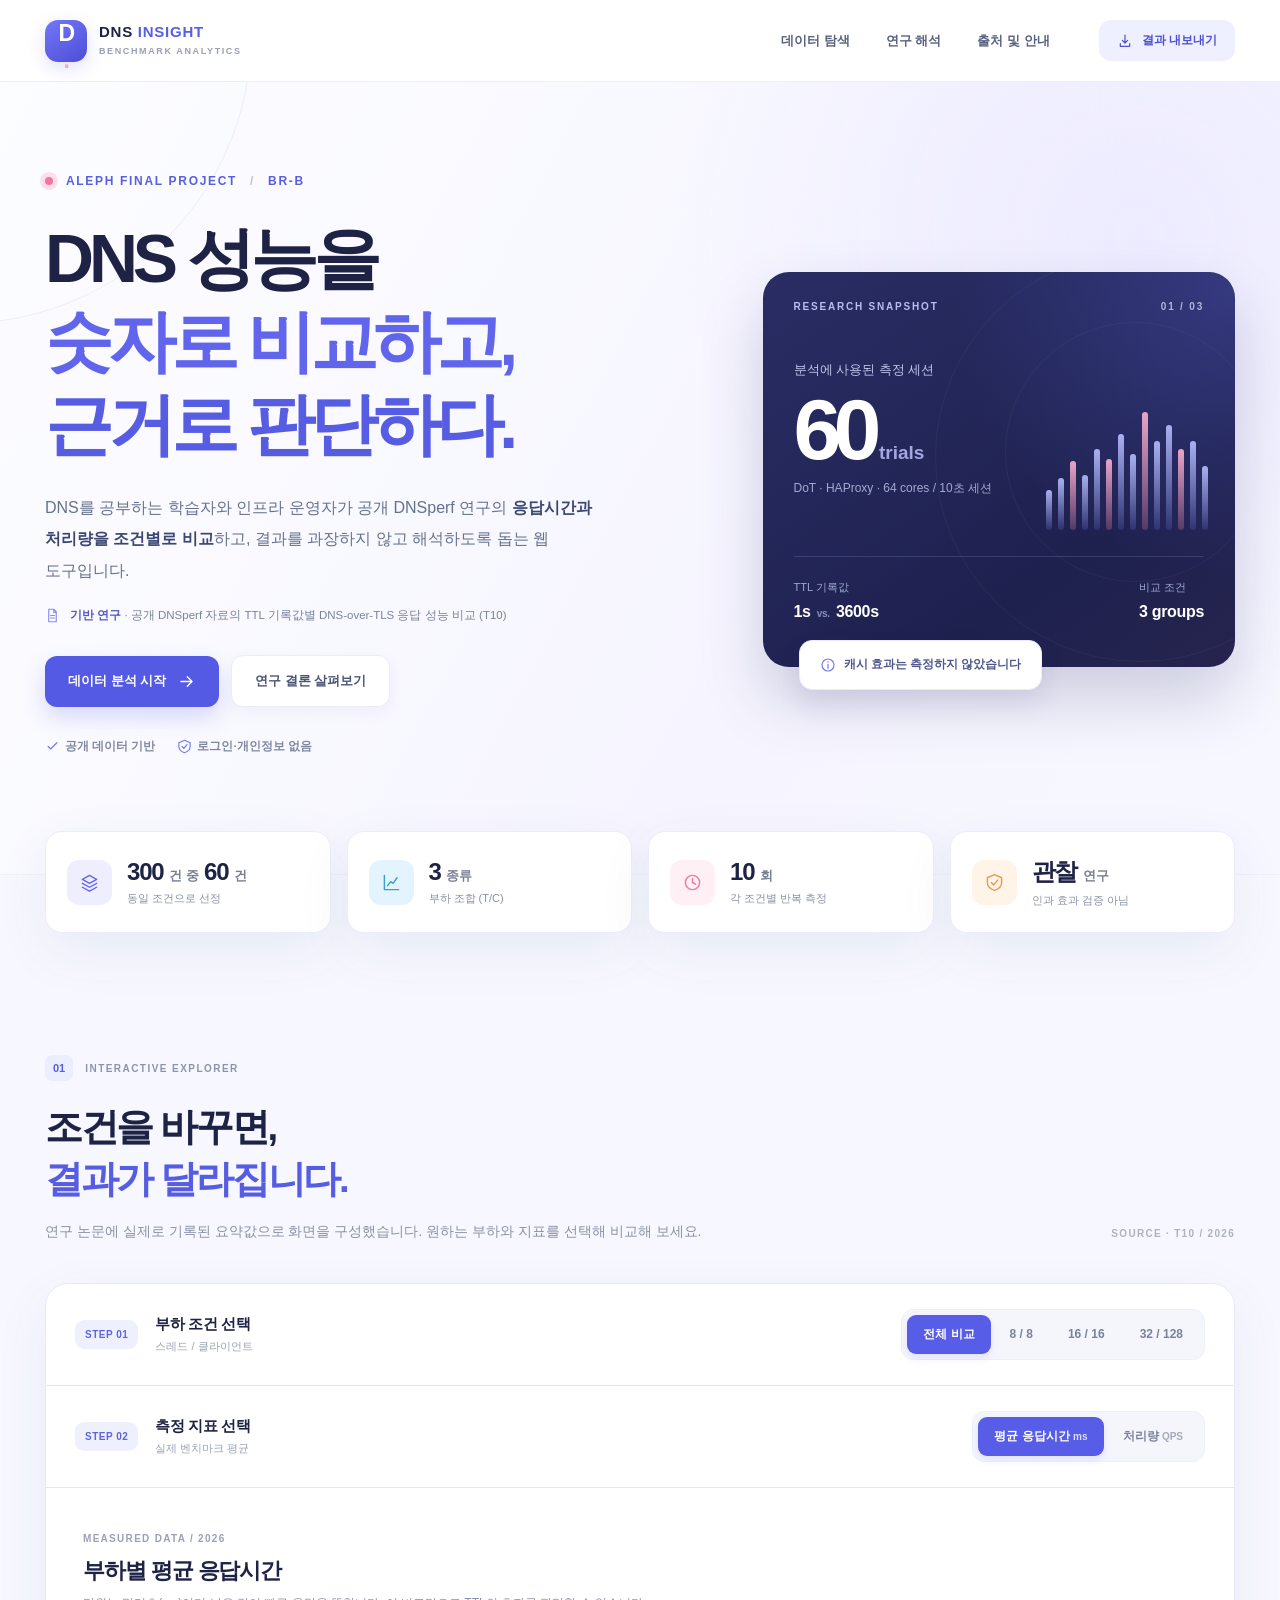
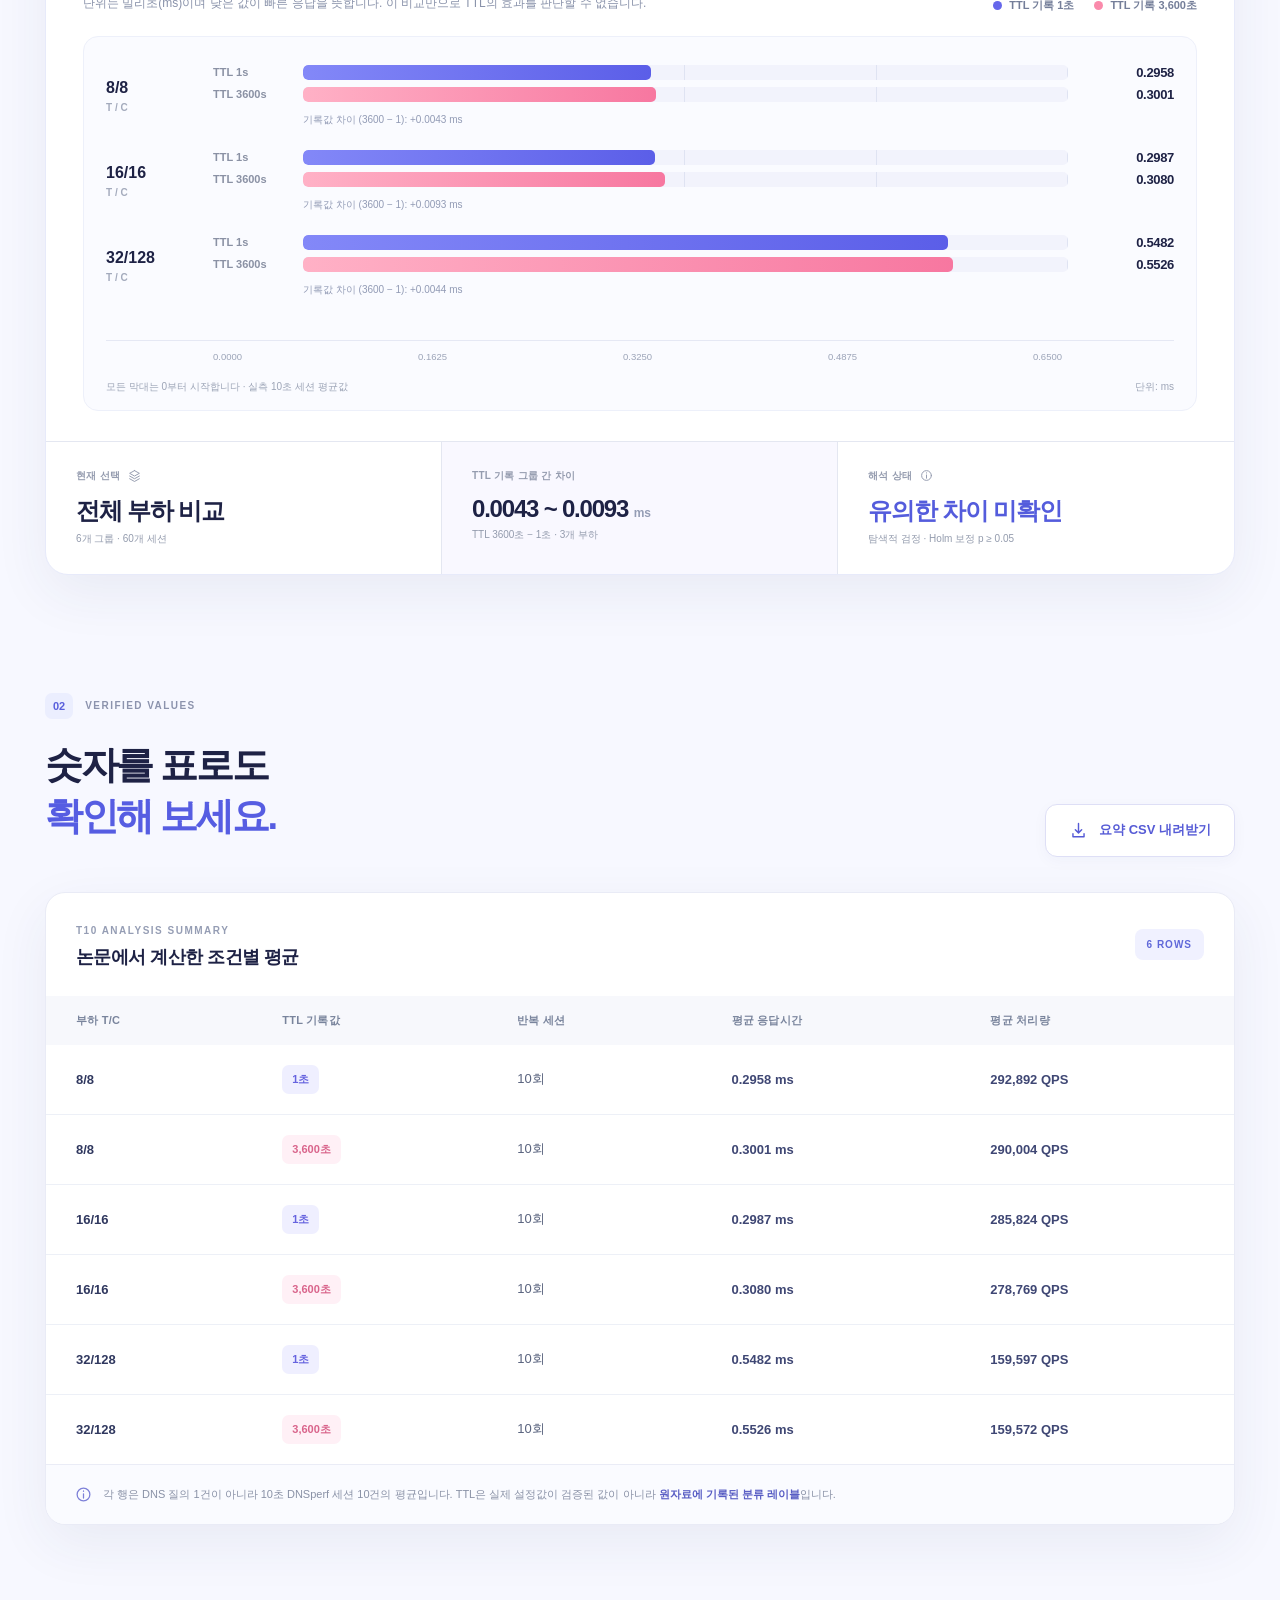
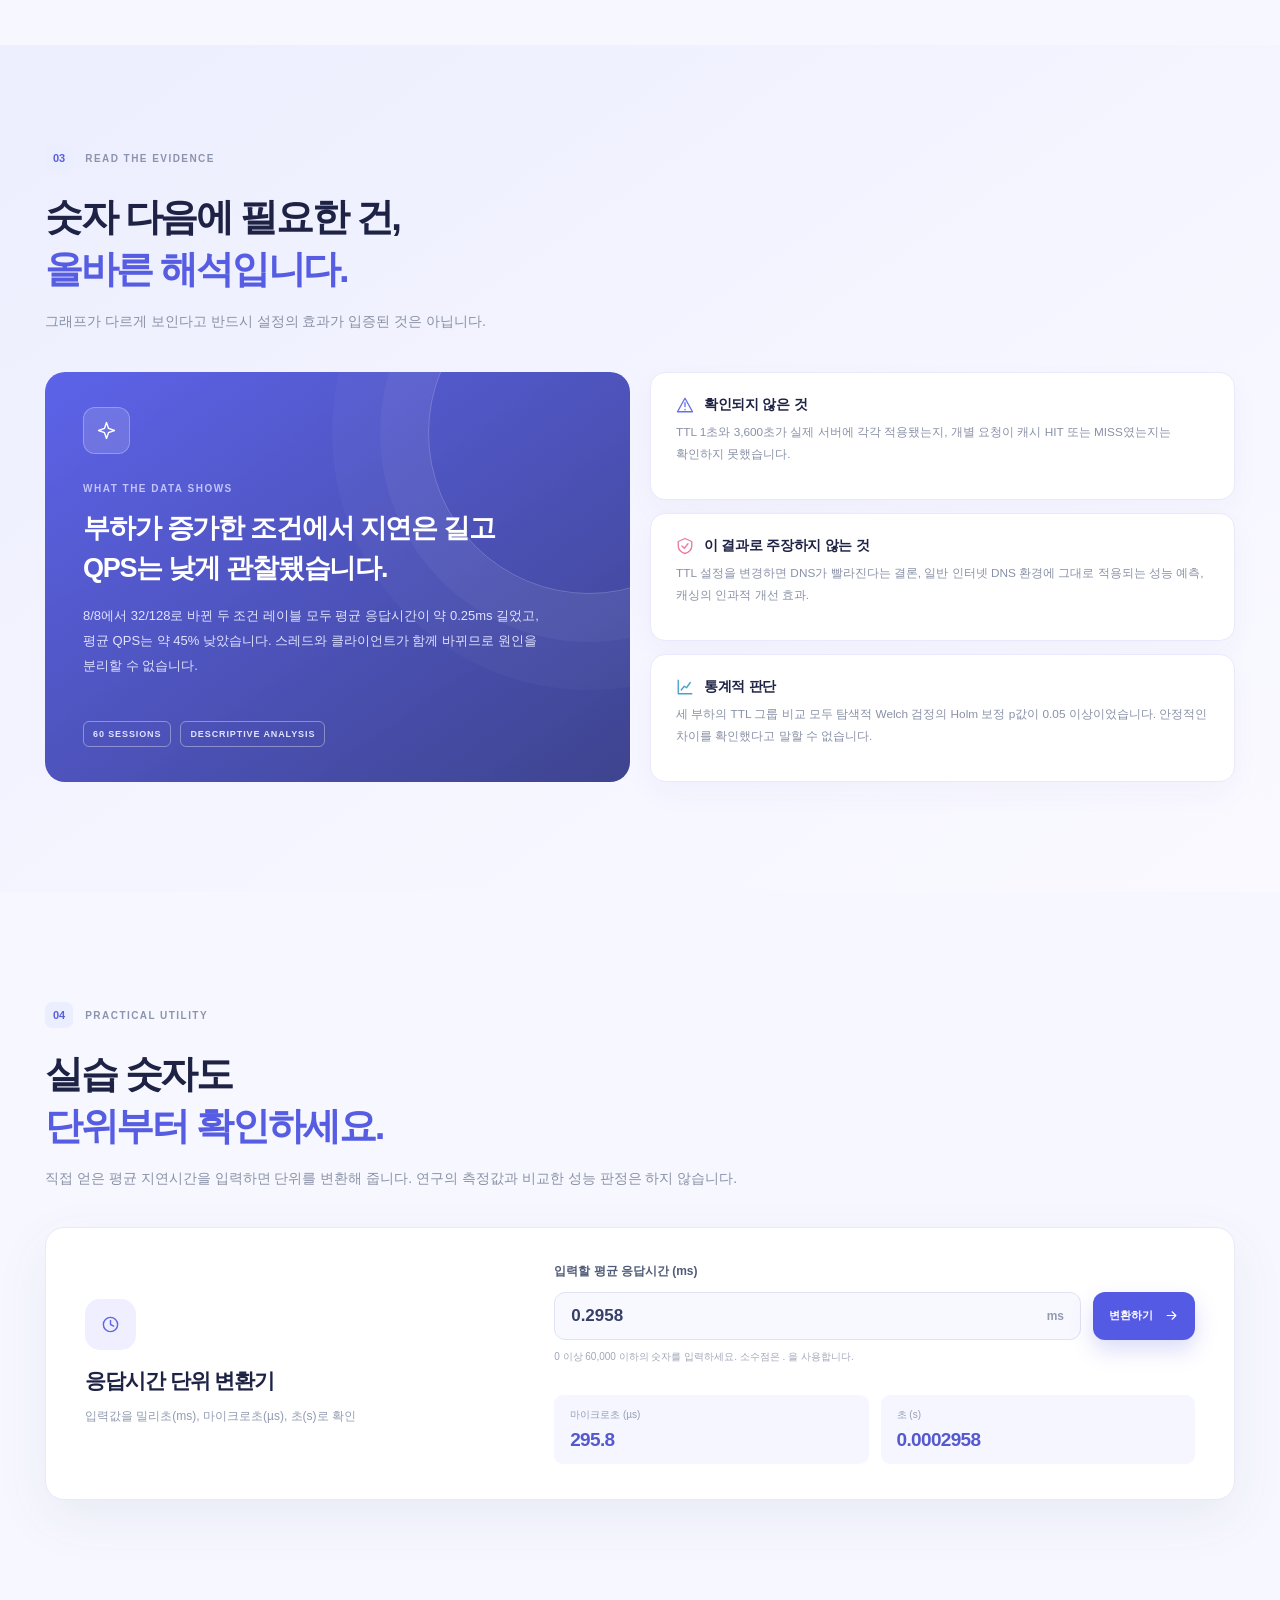
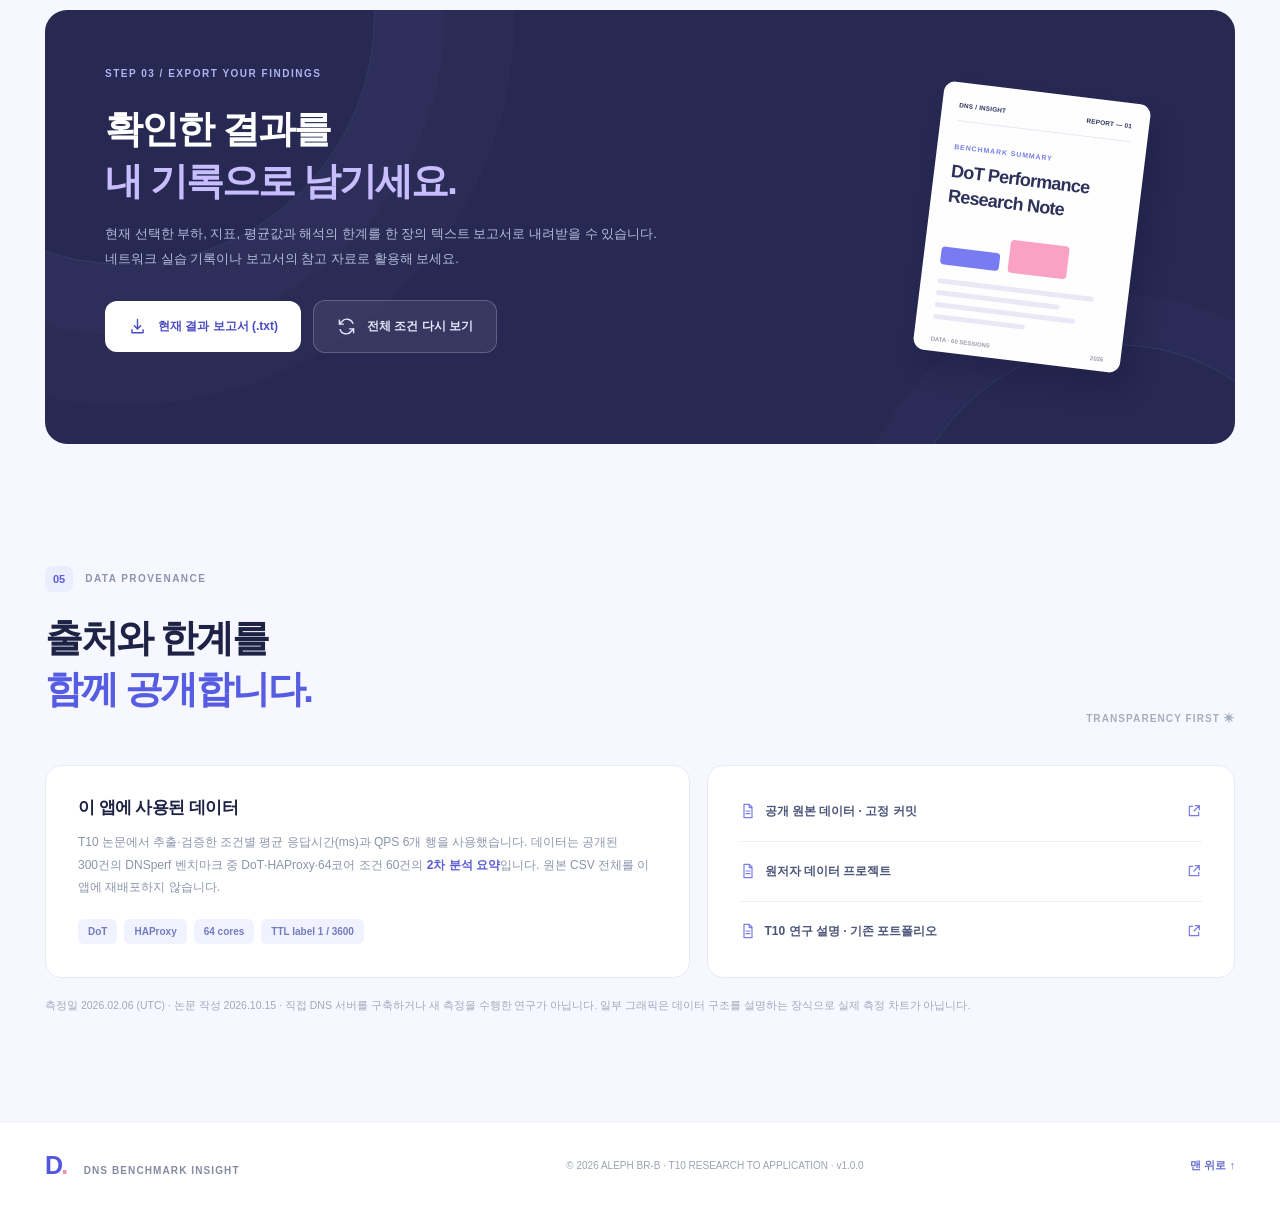
==== br-b/index.html @ 3fab555b "feat(br-b): add DNS benchmark insight v1.0.0 to isolated branch" ====
<!doctype html>
<html lang="ko">
<head>
  <meta charset="utf-8">
  <meta name="viewport" content="width=device-width, initial-scale=1">
  <meta name="theme-color" content="#f7f8ff">
  <meta name="description" content="T10 공개 DNSperf 연구를 바탕으로 DNS-over-TLS 응답 지연과 처리량을 부하 및 TTL 기록값별로 탐색하는 데이터 분석 애플리케이션.">
  <title>DNS Benchmark Insight | ALEPH BR-B</title>
  <link rel="icon" href="data:image/svg+xml,%3Csvg xmlns='http://www.w3.org/2000/svg' viewBox='0 0 64 64'%3E%3Crect width='64' height='64' rx='17' fill='%23595ee8'/%3E%3Cpath d='M17 19h14c11 0 17 5 17 13S42 45 31 45H17zM27 19v26' fill='none' stroke='white' stroke-width='5' stroke-linejoin='round'/%3E%3C/svg%3E">
  <link rel="stylesheet" href="./style.css">
  <script src="./data.js" defer></script>
  <script src="./app.js" defer></script>
</head>
<body>
  <svg class="svg-symbols" aria-hidden="true" xmlns="http://www.w3.org/2000/svg">
    <symbol id="i-chart" viewBox="0 0 24 24"><path d="M3 3v18h18M7 16l4-5 3 2 5-7"/></symbol>
    <symbol id="i-download" viewBox="0 0 24 24"><path d="M12 3v12m-4-4 4 4 4-4M5 16v4h14v-4"/></symbol>
    <symbol id="i-arrow" viewBox="0 0 24 24"><path d="M5 12h14m-6-6 6 6-6 6"/></symbol>
    <symbol id="i-info" viewBox="0 0 24 24"><circle cx="12" cy="12" r="9"/><path d="M12 11v6m0-10v.5"/></symbol>
    <symbol id="i-spark" viewBox="0 0 24 24"><path d="m12 2 2.6 7.4L22 12l-7.4 2.6L12 22l-2.6-7.4L2 12l7.4-2.6z"/></symbol>
    <symbol id="i-clock" viewBox="0 0 24 24"><circle cx="12" cy="12" r="9"/><path d="M12 7v5l4 2"/></symbol>
    <symbol id="i-layers" viewBox="0 0 24 24"><path d="m12 3 9 5-9 5-9-5 9-5Zm-9 10 9 5 9-5M3 18l9 5 9-5"/></symbol>
    <symbol id="i-check" viewBox="0 0 24 24"><path d="m5 12 4 4L19 6"/></symbol>
    <symbol id="i-shield" viewBox="0 0 24 24"><path d="m12 2 9 4v6c0 5-3 8-9 10-6-2-9-5-9-10V6zM8 12l3 3 5-6"/></symbol>
    <symbol id="i-alert" viewBox="0 0 24 24"><path d="M12 3 2 21h20L12 3Zm0 6v5m0 4v.3"/></symbol>
    <symbol id="i-file" viewBox="0 0 24 24"><path d="M6 2h8l4 4v16H6zM14 2v5h4M9 12h6m-6 4h6"/></symbol>
    <symbol id="i-external" viewBox="0 0 24 24"><path d="M10 5H5v14h14v-5M12 12l8-8m-6 0h6v6"/></symbol>
    <symbol id="i-refresh" viewBox="0 0 24 24"><path d="M20 8a8 8 0 0 0-14-2L3 9m0-5v5h5m-4 7a8 8 0 0 0 14 2l3-3m0 5v-5h-5"/></symbol>
  </svg>
  <a class="skip-link" href="#explorer">분석 화면으로 건너뛰기</a>
  <header class="nav-wrap">
    <div class="nav inner">
      <a class="logo" href="#top" aria-label="DNS Benchmark Insight 홈"><span class="logo-mark">D<span class="logo-dot">.</span></span><span class="logo-name">DNS <strong>INSIGHT</strong><small>BENCHMARK ANALYTICS</small></span></a>
      <nav class="nav-links" aria-label="주 메뉴"><a href="#explorer">데이터 탐색</a><a href="#interpretation">연구 해석</a><a href="#source">출처 및 안내</a></nav>
      <a class="nav-cta" href="#export"><svg class="icon"><use href="#i-download"/></svg><span>결과 내보내기</span></a>
    </div>
  </header>
  <main id="top">
    <section class="hero outer">
      <div class="hero-grid inner">
        <div class="hero-copy">
          <div class="overline"><span class="overline-dot"></span> ALEPH FINAL PROJECT <span class="overline-divider">/</span> BR-B</div>
          <h1>DNS 성능을<br><span>숫자로 비교하고,</span><br><em>근거로 판단하다.</em></h1>
          <p class="hero-description">DNS를 공부하는 학습자와 인프라 운영자가 공개 DNSperf 연구의 <strong>응답시간과 처리량을 조건별로 비교</strong>하고, 결과를 과장하지 않고 해석하도록 돕는 웹 도구입니다.</p>
          <p class="paper-title"><svg class="icon"><use href="#i-file"/></svg><span><strong>기반 연구</strong> · 공개 DNSperf 자료의 TTL 기록값별 DNS-over-TLS 응답 성능 비교 (T10)</span></p>
          <div class="hero-actions"><a href="#explorer" class="btn btn-primary">데이터 분석 시작 <svg class="icon"><use href="#i-arrow"/></svg></a><a href="#interpretation" class="btn btn-light">연구 결론 살펴보기</a></div>
          <div class="hero-meta"><span><svg class="icon"><use href="#i-check"/></svg> 공개 데이터 기반</span><span><svg class="icon"><use href="#i-shield"/></svg> 로그인·개인정보 없음</span></div>
        </div>
        <div class="hero-visual" aria-label="연구의 주요 요약">
          <div class="visual-orb orb-one"></div><div class="visual-orb orb-two"></div>
          <div class="visual-header"><span class="visual-label">RESEARCH SNAPSHOT</span><span class="visual-index">01 / 03</span></div>
          <div class="visual-main"><span class="visual-caption">분석에 사용된 측정 세션</span><strong>60<span class="visual-unit"> trials</span></strong><span class="visual-desc">DoT · HAProxy · 64 cores / 10초 세션</span></div>
          <div class="visual-sparklines" aria-hidden="true"><span style="height:34%"></span><span style="height:44%"></span><span style="height:58%"></span><span style="height:46%"></span><span style="height:68%"></span><span style="height:60%"></span><span style="height:81%"></span><span style="height:64%"></span><span style="height:100%"></span><span style="height:75%"></span><span style="height:89%"></span><span style="height:68%"></span><span style="height:75%"></span><span style="height:54%"></span></div>
          <div class="visual-bottom"><div><span>TTL 기록값</span><strong>1s <i>vs.</i> 3600s</strong></div><div><span>비교 조건</span><strong>3 groups</strong></div></div>
          <div class="floating-label"><svg class="icon"><use href="#i-info"/></svg><span>캐시 효과는 측정하지 않았습니다</span></div>
        </div>
      </div>
    </section>
    <section class="stat-section inner" aria-label="연구 데이터 개요">
      <div class="stat-card"><span class="stat-icon lilac"><svg class="icon"><use href="#i-layers"/></svg></span><div><strong>300 <small>건 중</small> 60 <small>건</small></strong><span>동일 조건으로 선정</span></div></div>
      <div class="stat-card"><span class="stat-icon blue"><svg class="icon"><use href="#i-chart"/></svg></span><div><strong>3 <small>종류</small></strong><span>부하 조합 (T/C)</span></div></div>
      <div class="stat-card"><span class="stat-icon rose"><svg class="icon"><use href="#i-clock"/></svg></span><div><strong>10 <small>회</small></strong><span>각 조건별 반복 측정</span></div></div>
      <div class="stat-card"><span class="stat-icon amber"><svg class="icon"><use href="#i-shield"/></svg></span><div><strong>관찰 <small>연구</small></strong><span>인과 효과 검증 아님</span></div></div>
    </section>
    <section class="analysis-section inner" id="explorer">
      <div class="section-heading"><div><div class="section-eyebrow"><span>01</span> INTERACTIVE EXPLORER</div><h2>조건을 바꾸면,<br><em>결과가 달라집니다.</em></h2><p>연구 논문에 실제로 기록된 요약값으로 화면을 구성했습니다. 원하는 부하와 지표를 선택해 비교해 보세요.</p></div><span class="section-mini">SOURCE · T10 / 2026</span></div>
      <div class="analysis-shell">
        <div class="control-row"><div class="control-text"><span class="step-number">STEP 01</span><div><h3>부하 조건 선택</h3><p>스레드 / 클라이언트</p></div></div><div id="load-controls" class="segmented" role="group" aria-label="부하 조건"><button class="segment active" data-load="all" type="button" aria-pressed="true">전체 비교</button><button class="segment" data-load="8/8" type="button" aria-pressed="false">8 / 8</button><button class="segment" data-load="16/16" type="button" aria-pressed="false">16 / 16</button><button class="segment" data-load="32/128" type="button" aria-pressed="false">32 / 128</button></div></div>
        <div class="control-row second"><div class="control-text"><span class="step-number">STEP 02</span><div><h3>측정 지표 선택</h3><p>실제 벤치마크 평균</p></div></div><div id="metric-controls" class="segmented" role="group" aria-label="측정 지표"><button class="segment active" data-metric="latency" type="button" aria-pressed="true">평균 응답시간 <span>ms</span></button><button class="segment" data-metric="qps" type="button" aria-pressed="false">처리량 <span>QPS</span></button></div></div>
        <div class="graph-head"><div><span class="graph-eyebrow">MEASURED DATA / 2026</span><h3 id="chart-title">부하별 평균 응답시간</h3><p id="chart-desc">값이 작을수록 빠른 응답을 뜻하지만, 이 연구에서 TTL의 인과 효과는 확인되지 않았습니다.</p></div><div class="chart-legend"><span><i class="legend-dot dot-violet"></i>TTL 기록 1초</span><span><i class="legend-dot dot-pink"></i>TTL 기록 3,600초</span></div></div>
        <div class="chart-body"><div id="chart" class="bar-plot" role="img" aria-label="부하와 TTL별 측정 수치 비교 그래프"></div><div class="chart-foot"><span>모든 막대는 0부터 시작합니다 · 실측 10초 세션 평균값</span><span id="chart-unit">단위: ms</span></div></div>
        <div class="summary-grid"><div class="summary-card"><span class="summary-label">현재 선택 <svg class="icon"><use href="#i-layers"/></svg></span><strong id="selected-load">전체 부하 비교</strong><small id="selected-count">6개 그룹 · 60개 세션</small></div><div class="summary-card emphasis"><span class="summary-label">TTL 기록 그룹 간 차이</span><strong id="delta-value">0.0043 ~ 0.0093 <small>ms</small></strong><small id="delta-caption">TTL 3600초 − 1초 · 3개 부하</small></div><div class="summary-card"><span class="summary-label">해석 상태 <svg class="icon"><use href="#i-info"/></svg></span><strong class="status-text">유의한 차이 미확인</strong><small>탐색적 검정 · Holm 보정 p ≥ 0.05</small></div></div>
      </div>
    </section>
    <section class="table-section inner" id="table-section"><div class="split-heading"><div><div class="section-eyebrow"><span>02</span> VERIFIED VALUES</div><h2>숫자를 표로도<br><em>확인해 보세요.</em></h2></div><button class="btn btn-outline" id="download-csv" type="button"><svg class="icon"><use href="#i-download"/></svg> 요약 CSV 내려받기</button></div>
      <div class="data-box"><div class="data-box-top"><div><span class="data-box-label">T10 ANALYSIS SUMMARY</span><h3>논문에서 계산한 조건별 평균</h3></div><span id="table-count" class="data-pill">6 ROWS</span></div><div class="table-wrap"><table><caption class="sr-only">부하, TTL 기록값, 세션 개수, 평균 응답시간, 평균 처리량, TTL에 따른 차이</caption><thead><tr><th scope="col">부하 T/C</th><th scope="col">TTL 기록값</th><th scope="col">반복 세션</th><th scope="col">평균 응답시간</th><th scope="col">평균 처리량</th></tr></thead><tbody id="data-body"><tr><td colspan="5">측정 요약값을 불러오고 있습니다.</td></tr></tbody></table></div><div class="data-note"><svg class="icon"><use href="#i-info"/></svg><p>각 행은 DNS 질의 1건이 아니라 10초 DNSperf 세션 10건의 평균입니다. TTL은 실제 설정값이 검증된 값이 아니라 <strong>원자료에 기록된 분류 레이블</strong>입니다.</p></div></div>
    </section>
    <section class="meaning-section" id="interpretation"><div class="inner"><div class="section-heading"><div><div class="section-eyebrow"><span>03</span> READ THE EVIDENCE</div><h2>숫자 다음에 필요한 건,<br><em>올바른 해석입니다.</em></h2><p>그래프가 다르게 보인다고 반드시 설정의 효과가 입증된 것은 아닙니다.</p></div></div><div class="meaning-grid"><article class="meaning-feature"><div class="meaning-icon"><svg class="icon"><use href="#i-spark"/></svg></div><div class="card-kicker">WHAT THE DATA SHOWS</div><h3 id="interpret-title">부하에 따라 응답 성능이 다르게 관찰됐습니다.</h3><p id="interpret-text">동일한 DoT·HAProxy·64코어 조건에서 부하 조합에 따라 평균 응답시간과 처리량이 달라졌습니다. 관찰된 차이는 설정 효과의 직접적인 증거가 아닙니다.</p><div class="feature-bottom"><span class="feature-capsule">60 SESSIONS</span><span class="feature-capsule">DESCRIPTIVE ANALYSIS</span></div></article><div class="caution-stack"><article class="caution-card"><div class="caution-header"><svg class="icon"><use href="#i-alert"/></svg><h3>확인되지 않은 것</h3></div><p>TTL 1초와 3,600초가 실제 서버에 각각 적용됐는지, 개별 요청이 캐시 HIT 또는 MISS였는지는 확인하지 못했습니다.</p></article><article class="caution-card"><div class="caution-header"><svg class="icon"><use href="#i-shield"/></svg><h3>이 결과로 주장하지 않는 것</h3></div><p>TTL 설정을 변경하면 DNS가 빨라진다는 결론, 일반 인터넷 DNS 환경에 그대로 적용되는 성능 예측, 캐싱의 인과적 개선 효과.</p></article><article class="caution-card"><div class="caution-header"><svg class="icon"><use href="#i-chart"/></svg><h3>통계적 판단</h3></div><p>세 부하의 TTL 그룹 비교 모두 탐색적 Welch 검정의 Holm 보정 p값이 0.05 이상이었습니다. 안정적인 차이를 확인했다고 말할 수 없습니다.</p></article></div></div></div></section>
    <section class="utility-section inner"><div class="split-heading"><div><div class="section-eyebrow"><span>04</span> PRACTICAL UTILITY</div><h2>실습 숫자도<br><em>단위부터 확인하세요.</em></h2><p>직접 얻은 평균 지연시간을 입력하면 단위를 변환해 줍니다. 연구의 측정값과 비교한 성능 판정은 하지 않습니다.</p></div></div><div class="utility-box"><div class="utility-copy"><div class="utility-ico"><svg class="icon"><use href="#i-clock"/></svg></div><strong>응답시간 단위 변환기</strong><span>입력값을 밀리초(ms), 마이크로초(µs), 초(s)로 확인</span></div><form id="converter-form" class="converter" novalidate><label for="latency-input">입력할 평균 응답시간 (ms)</label><div class="converter-actions"><div class="input-wrap"><input type="text" id="latency-input" inputmode="decimal" maxlength="20" autocomplete="off" placeholder="예: 0.2958" value="0.2958" aria-describedby="input-help"><span>ms</span></div><button type="submit" class="btn btn-primary">변환하기 <svg class="icon"><use href="#i-arrow"/></svg></button></div><p id="input-help" class="help-text">0 이상 60,000 이하의 숫자를 입력하세요. 소수점은 . 을 사용합니다.</p><p id="converter-error" class="error-text" role="alert" aria-live="polite"></p><div class="converter-result" id="converter-result" aria-live="polite"><div><span>마이크로초 (µs)</span><strong id="result-us">295.8</strong></div><div><span>초 (s)</span><strong id="result-sec">0.0002958</strong></div></div></form></div></section>
    <section class="export-section inner" id="export"><div class="export-panel"><div class="export-bubble one"></div><div class="export-bubble two"></div><div class="export-copy"><span class="export-label">STEP 03 / EXPORT YOUR FINDINGS</span><h2>확인한 결과를<br><em>내 기록으로 남기세요.</em></h2><p>현재 선택한 부하, 지표, 평균값과 해석의 한계를 한 장의 텍스트 보고서로 내려받을 수 있습니다. 네트워크 실습 기록이나 보고서의 참고 자료로 활용해 보세요.</p><div class="export-actions"><button id="download-report" type="button" class="btn btn-white"><svg class="icon"><use href="#i-download"/></svg> 현재 결과 보고서 (.txt)</button><button id="reset-filters" type="button" class="btn btn-ghost"><svg class="icon"><use href="#i-refresh"/></svg> 전체 조건 다시 보기</button></div><p class="export-feedback" id="download-feedback" role="status" aria-live="polite"></p></div><div class="export-document" aria-hidden="true"><div class="document-top"><span>DNS / INSIGHT</span><span>REPORT — 01</span></div><div class="document-rule"></div><span class="document-kicker">BENCHMARK SUMMARY</span><div class="document-title">DoT Performance<br>Research Note</div><div class="document-bar"><i></i><i></i></div><div class="document-lines"><span></span><span></span><span></span><span></span></div><div class="document-footer">DATA · 60 SESSIONS <span>2026</span></div></div></div></section>
    <section class="source-section inner" id="source"><div class="source-top"><div><div class="section-eyebrow"><span>05</span> DATA PROVENANCE</div><h2>출처와 한계를<br><em>함께 공개합니다.</em></h2></div><span class="source-stamp">TRANSPARENCY FIRST ✳</span></div><div class="source-grid"><div class="source-info"><h3>이 앱에 사용된 데이터</h3><p>T10 논문에서 추출·검증한 조건별 평균 응답시간(ms)과 QPS 6개 행을 사용했습니다. 데이터는 공개된 300건의 DNSperf 벤치마크 중 DoT·HAProxy·64코어 조건 60건의 <strong>2차 분석 요약</strong>입니다. 원본 CSV 전체를 이 앱에 재배포하지 않습니다.</p><div class="source-tags"><span>DoT</span><span>HAProxy</span><span>64 cores</span><span>TTL label 1 / 3600</span></div></div><div class="source-links"><a href="https://github.com/ranya-pch/DNS-performance/blob/155b567530af0a9b3d496e613cf671f40792a67a/data/dnsperf_trials_all.csv" target="_blank" rel="noopener noreferrer"><span><svg class="icon"><use href="#i-file"/></svg> 공개 원본 데이터 · 고정 커밋</span><svg class="icon"><use href="#i-external"/></svg></a><a href="https://github.com/ranya-pch/DNS-performance" target="_blank" rel="noopener noreferrer"><span><svg class="icon"><use href="#i-file"/></svg> 원저자 데이터 프로젝트</span><svg class="icon"><use href="#i-external"/></svg></a><a href="https://sdy-livingportfolio.vercel.app/research.html" target="_blank" rel="noopener noreferrer"><span><svg class="icon"><use href="#i-file"/></svg> T10 연구 설명 · 기존 포트폴리오</span><svg class="icon"><use href="#i-external"/></svg></a></div></div><p class="source-footnote">측정일 2026.02.06 (UTC) · 논문 작성 2026.10.15 · 직접 DNS 서버를 구축하거나 새 측정을 수행한 연구가 아닙니다. 일부 그래픽은 데이터 구조를 설명하는 장식으로 실제 측정 차트가 아닙니다.</p></section>
  </main>
  <footer class="footer"><div class="inner footer-inner"><a href="#top" class="footer-brand">D<span>.</span> <small>DNS BENCHMARK INSIGHT</small></a><p>© 2026 ALEPH BR-B · T10 RESEARCH TO APPLICATION · v1.0.0</p><a href="#top" class="footer-back">맨 위로 ↑</a></div></footer>
  <noscript><div class="noscript">데이터 탐색 기능을 사용하려면 브라우저의 JavaScript를 활성화해 주세요.</div></noscript>
</body>
</html>
---- br-b/style.css ----
:root{--bg:#f7f8ff;--ink:#1e2245;--muted:#717b95;--line:#e4e7f1;--white:#fff;--primary:#565ee8;--pink:#f3769d;--shadow:0 18px 55px rgba(38,51,103,.07)}
*{box-sizing:border-box}html{scroll-behavior:smooth;scroll-padding-top:96px}body{margin:0;background:var(--bg);color:var(--ink);font-family:Pretendard,-apple-system,BlinkMacSystemFont,"Segoe UI","Noto Sans KR",Arial,sans-serif;-webkit-font-smoothing:antialiased;font-size:15px}button,input{font:inherit}button{cursor:pointer}a{color:inherit;text-decoration:none}svg.icon{width:19px;height:19px;fill:none;stroke:currentColor;stroke-width:1.8;stroke-linecap:round;stroke-linejoin:round;flex-shrink:0}h1,h2,h3,p{margin-top:0}.svg-symbols,.sr-only{position:absolute;width:1px;height:1px;overflow:hidden;clip:rect(0 0 0 0);white-space:nowrap}.inner{width:min(1190px,calc(100% - 68px));margin:0 auto}.skip-link{position:absolute;z-index:999;top:-99px;left:10px;padding:12px 20px;background:var(--ink);color:white}.skip-link:focus{top:10px}:focus-visible{outline:3px solid #e95288;outline-offset:4px;border-radius:7px}::selection{background:#d6d7ff}
.nav-wrap{height:82px;background:rgba(255,255,255,.94);border-bottom:1px solid #eceefa;position:sticky;top:0;z-index:40;backdrop-filter:blur(18px)}.nav{height:100%;display:flex;align-items:center;justify-content:space-between;gap:24px}.logo{display:flex;align-items:center;gap:12px;min-width:205px}.logo-mark{width:42px;height:42px;border-radius:13px;color:#fff;background:linear-gradient(145deg,#7377f8,#4d4ed6);display:grid;place-items:center;font-size:23px;font-weight:900;letter-spacing:-.07em;box-shadow:0 6px 17px #6264e133}.logo-dot{color:#fba6c0}.logo-name{font-size:15px;font-weight:900;letter-spacing:.05em;line-height:1.1}.logo-name strong{color:var(--primary)}.logo-name small{display:block;color:#9b9eb4;font-size:9px;letter-spacing:.18em;margin-top:6px;font-weight:850}.nav-links{display:flex;align-items:center;gap:36px;margin-left:auto}.nav-links a{font-weight:700;font-size:13px;color:#59637f;transition:color .2s}.nav-links a:hover{color:var(--primary)}.nav-cta{display:inline-flex;align-items:center;gap:9px;background:#eff0ff;color:#4d51cd;padding:12px 18px;border-radius:12px;font-size:12px;font-weight:800;margin-left:25px;white-space:nowrap}.nav-cta .icon{width:16px;height:16px}.nav-cta:hover{background:#e3e5ff}
.hero{background:radial-gradient(circle at 89% 19%,#edebff 0,transparent 35%),linear-gradient(118deg,#fcfdff,#f6f5ff 63%,#f6f8ff);overflow:hidden;position:relative;border-bottom:1px solid #f0f0fa}.hero::before{content:"";width:580px;height:580px;border-radius:100%;position:absolute;left:-330px;top:-340px;border:1px solid #ececff;box-shadow:0 0 0 60px #faf9ff78,0 0 0 120px #fcfcff99;pointer-events:none}.hero-grid{padding:92px 0 120px;display:grid;grid-template-columns:1.16fr .84fr;align-items:center;gap:65px;min-height:610px}.hero-copy{position:relative;z-index:1}.overline{font-size:12px;letter-spacing:.14em;font-weight:900;color:#5960de;display:flex;gap:13px;align-items:center}.overline-dot{width:8px;height:8px;background:var(--pink);border-radius:50%;box-shadow:0 0 0 5px #ffdeeb}.overline-divider{color:#bdc1d8}.hero h1{font-size:clamp(43px,5.3vw,71px);line-height:1.22;letter-spacing:-.075em;margin:30px 0 26px;font-weight:900}.hero h1 span{color:#6165ec}.hero h1 em,h2 em{font-style:normal;color:#565de2}.hero-description{color:#66718e;font-size:16px;line-height:1.95;max-width:566px;word-break:keep-all}.hero-description strong{color:#3b4672;font-weight:800}.paper-title{display:flex;align-items:flex-start;gap:10px;font-size:11.5px;color:#79839c;margin:20px 0 30px;line-height:1.7;max-width:525px}.paper-title .icon{width:15px;height:15px;margin-top:2px;color:#858bef}.paper-title strong{color:#5259c6}.hero-actions,.export-actions{display:flex;align-items:center;flex-wrap:wrap;gap:12px}.btn{border:0;display:inline-flex;justify-content:center;align-items:center;gap:11px;padding:16px 23px;border-radius:12px;font-size:13px;font-weight:850;white-space:nowrap;transition:transform .18s,background .18s,box-shadow .18s}.btn:hover{transform:translateY(-2px)}.btn-primary{background:#545ae4;color:white;box-shadow:0 10px 22px rgba(84,90,228,.21)}.btn-primary:hover{background:#464bcf}.btn-light{background:white;color:#4c5576;box-shadow:0 5px 16px rgba(43,48,108,.05);border:1px solid #ebecf8}.btn-light:hover{border-color:#d5d6fc}.hero-meta{display:flex;gap:22px;align-items:center;flex-wrap:wrap;margin-top:32px;color:#7f879e;font-size:11.5px;font-weight:700}.hero-meta>span{display:flex;align-items:center;gap:5px}.hero-meta .icon{width:15px;height:15px;color:#7279e9}
.hero-visual{position:relative;isolation:isolate;background:linear-gradient(145deg,#292d64,#1e214e 70%,#26244e);border-radius:26px;min-height:395px;color:white;padding:29px 31px 27px;box-shadow:0 32px 65px #25265e32;overflow:visible;transform:translateY(5px)}.hero-visual:before{content:"";position:absolute;inset:0;border-radius:26px;background:radial-gradient(circle at 100% 5%,#666de948,transparent 47%);pointer-events:none}.visual-orb{position:absolute;border:1px solid #ffffff0b;border-radius:50%;z-index:-1}.orb-one{width:260px;height:260px;right:-30px;top:50px}.orb-two{width:410px;height:410px;right:-110px;top:-20px}.visual-header,.visual-bottom,.document-top,.document-footer{display:flex;justify-content:space-between;align-items:center}.visual-header{font-size:10px;font-weight:850;letter-spacing:.18em;position:relative}.visual-label{color:#b8bdf2}.visual-index{color:#afb4d8}.visual-main{margin-top:49px;display:flex;flex-direction:column;position:relative}.visual-caption{color:#bfc5ec;font-size:13px}.visual-main strong{font-size:86px;letter-spacing:-.09em;font-weight:850;line-height:1.18}.visual-unit{color:#a2a7e1;font-size:19px;letter-spacing:0;font-weight:700}.visual-desc{color:#a3aad3;font-size:12px}.visual-sparklines{position:absolute;right:27px;top:140px;height:118px;display:flex;gap:6px;align-items:flex-end;opacity:.9}.visual-sparklines span{width:6px;border-radius:5px;background:linear-gradient(180deg,#b9c0ff,#5f6bde3d)}.visual-sparklines span:nth-child(3n){background:linear-gradient(180deg,#ffb2d3,#f880a244)}.visual-bottom{border-top:1px solid #8589bc42;margin-top:59px;padding-top:23px;position:relative}.visual-bottom div{display:flex;gap:8px;flex-direction:column}.visual-bottom span{color:#9da7d1;font-size:11px}.visual-bottom strong{font-size:16px;letter-spacing:-.02em}.visual-bottom i{font-style:normal;font-size:10px;color:#858dbc;margin:0 2px}.floating-label{position:absolute;bottom:-23px;left:36px;padding:16px 20px;display:flex;gap:8px;align-items:center;background:white;color:#4f568c;border:1px solid #ebeaff;border-radius:13px;font-size:11.5px;font-weight:800;box-shadow:0 13px 26px #282c7718}.floating-label .icon{width:16px;height:16px;color:#777aea}
.stat-section{display:grid;grid-template-columns:repeat(4,minmax(0,1fr));gap:16px;margin-top:-44px;position:relative;z-index:3}.stat-card{background:white;border:1px solid #ebeef8;box-shadow:var(--shadow);border-radius:17px;padding:24px 21px;display:flex;gap:15px;align-items:center;min-width:0}.stat-icon{width:45px;height:45px;border-radius:12px;display:flex;align-items:center;justify-content:center;flex:none}.stat-icon.lilac{background:#eeeefe;color:#6469e8}.stat-icon.blue{background:#e4f4ff;color:#3a9ed1}.stat-icon.rose{background:#fff0f5;color:#f178a4}.stat-icon.amber{background:#fff4e7;color:#ed9a4f}.stat-card strong{display:block;font-size:24px;font-weight:900;letter-spacing:-.05em;white-space:nowrap}.stat-card strong small{font-size:13px;color:#797f93;font-weight:750;letter-spacing:0}.stat-card span:not(.stat-icon){display:block;color:#8990a4;font-size:11px;margin-top:5px}
.analysis-section{padding-top:122px}.section-heading{display:flex;justify-content:space-between;align-items:flex-end;gap:25px;margin-bottom:38px}.section-eyebrow{display:flex;align-items:center;gap:12px;letter-spacing:.145em;font-weight:900;font-size:10px;color:#8c93ad;margin-bottom:20px}.section-eyebrow span{font-size:11px;border-radius:7px;background:#ebeefe;color:#595fdc;padding:7px 8px;letter-spacing:0}.section-heading h2,.split-heading h2,.source-top h2{font-size:clamp(30px,3vw,42px);line-height:1.34;letter-spacing:-.06em;font-weight:900;margin:0 0 15px}.section-heading p,.split-heading p{color:#8991a6;font-size:14px;line-height:1.8;margin:0;word-break:keep-all}.section-mini{font-size:10px;letter-spacing:.13em;font-weight:900;color:#adb1c2;padding-bottom:6px}.analysis-shell{border-radius:23px;background:white;border:1px solid #e7eafa;box-shadow:var(--shadow);overflow:hidden}.control-row{display:flex;justify-content:space-between;gap:25px;align-items:center;padding:25px 29px;border-bottom:1px solid var(--line)}.control-row.second{border-bottom:1px solid var(--line)}.control-text{display:flex;align-items:center;gap:17px}.step-number{padding:9px 10px;background:#eff0fe;border-radius:9px;color:#5f64dc;font-size:10px;font-weight:900;letter-spacing:.05em;white-space:nowrap}.control-text h3{font-size:15px;margin:0 0 5px;letter-spacing:-.03em}.control-text p{font-size:11px;color:#9aa2b5;margin:0}.segmented{display:flex;padding:5px;border:1px solid #edf0fa;border-radius:12px;background:#f5f6fc;gap:3px}.segment{border:0;padding:11px 16px;font-size:12px;font-weight:800;color:#7a8299;background:transparent;border-radius:9px;white-space:nowrap}.segment span{font-size:10px;opacity:.65}.segment:hover{color:#535ad5}.segment.active{background:#575de7;color:#fff;box-shadow:0 4px 8px #5355e51f}.segment.active span{opacity:.8}.graph-head{display:flex;justify-content:space-between;align-items:flex-end;gap:30px;padding:40px 37px 23px}.graph-eyebrow{font-size:10px;letter-spacing:.13em;color:#9a9fbb;font-weight:900}.graph-head h3{font-size:22px;margin:11px 0 8px;letter-spacing:-.05em}.graph-head p{font-size:12px;color:#8992aa;line-height:1.6;margin:0}.chart-legend{display:flex;gap:20px;color:#747e99;font-size:11px;font-weight:750;white-space:nowrap;align-items:center}.chart-legend span{display:flex;align-items:center;gap:7px}.legend-dot{display:block;width:9px;height:9px;border-radius:50%}.dot-violet{background:#6667eb}.dot-pink{background:#fa8aab}.chart-body{margin:0 37px 30px;background:#fafbff;border:1px solid #edf0fa;border-radius:15px;padding:28px 22px 16px}.bar-plot{display:flex;flex-direction:column;gap:23px}.bar-group{display:grid;grid-template-columns:87px 1fr;gap:20px;align-items:center}.bar-group-label{display:flex;flex-direction:column;gap:5px}.bar-group-label strong{font-size:16px}.bar-group-label span{font-size:10px;color:#a3aabc;font-weight:700}.bar-group-bars{display:flex;flex-direction:column;gap:7px}.bar-line{display:grid;grid-template-columns:76px minmax(0,1fr) 92px;gap:14px;align-items:center}.bar-label{font-size:11px;color:#8a91a4;font-weight:700;white-space:nowrap}.bar-track{height:15px;background:repeating-linear-gradient(90deg,#f2f3fc,#f2f3fc calc(25% - 1px),#dfe3f2 calc(25% - 1px),#dfe3f2 25%);border-radius:5px;overflow:hidden}.bar-fill{height:100%;display:block;border-radius:5px;transition:width .5s cubic-bezier(.2,.9,.35,1)}.bar-fill.violet{background:linear-gradient(90deg,#8388f8,#5b5ee8)}.bar-fill.pink{background:linear-gradient(90deg,#ffb1c6,#f777a0)}.bar-value{text-align:right;font-size:13px;letter-spacing:-.025em;font-variant-numeric:tabular-nums}.bar-delta{font-size:10px;color:#929bb5;line-height:1.5;margin:3px 0 0 90px}.axis{display:grid;grid-template-columns:87px minmax(0,1fr) 92px;gap:20px;margin-top:20px;border-top:1px solid #e5e8f4;padding-top:10px}.axis-ticks{display:flex;justify-content:space-between;font-size:9.5px;color:#9ca4b8;font-variant-numeric:tabular-nums}.chart-foot{display:flex;justify-content:space-between;color:#9ca4b6;font-size:10px;margin-top:18px;gap:12px}.summary-grid{display:grid;grid-template-columns:repeat(3,minmax(0,1fr));gap:0;border-top:1px solid var(--line)}.summary-card{padding:27px 30px;min-width:0;display:flex;flex-direction:column}.summary-card:not(:last-child){border-right:1px solid var(--line)}.summary-card.emphasis{background:#f9f8ff}.summary-label{display:flex;align-items:center;gap:8px;font-size:10px;letter-spacing:.03em;font-weight:850;color:#959caf}.summary-label .icon{width:13px;height:13px}.summary-card>strong{font-size:clamp(18px,2vw,24px);letter-spacing:-.05em;margin:12px 0 4px;overflow-wrap:anywhere}.summary-card>strong small{font-size:12px;color:#959db5;font-weight:700;letter-spacing:0}.summary-card>small{font-size:10px;color:#939bad;line-height:1.6}.summary-card .status-text{color:#545cdc}
.table-section{padding-top:118px}.split-heading{display:flex;justify-content:space-between;align-items:end;gap:28px;margin-bottom:35px}.btn-outline{color:#565bd6;background:white;border:1px solid #dedff6;box-shadow:0 4px 15px #282b6c09}.btn-outline:hover{background:#f4f3ff}.data-box{background:white;border:1px solid #e9ebf6;border-radius:20px;box-shadow:var(--shadow);overflow:hidden}.data-box-top{display:flex;justify-content:space-between;align-items:center;gap:15px;padding:27px 30px}.data-box-label{color:#959db4;letter-spacing:.15em;font-size:10px;font-weight:900}.data-box-top h3{margin:8px 0 0;font-size:18px;letter-spacing:-.03em}.data-pill{border-radius:8px;background:#f0f1ff;color:#6068d9;font-size:10px;letter-spacing:.1em;font-weight:850;padding:10px 12px}.table-wrap{overflow-x:auto}table{border-collapse:collapse;width:100%;text-align:left;min-width:680px;font-variant-numeric:tabular-nums}thead{background:#f7f8fc}th{color:#79849c;font-size:11px;font-weight:850;letter-spacing:.02em;padding:17px 30px;white-space:nowrap}td{font-size:13px;padding:20px 30px;border-bottom:1px solid #edf0f7;color:#59637e;white-space:nowrap}tr:last-child td{border-bottom:none}tbody tr:hover{background:#fafbff}.weight-cell{font-weight:900;color:#30385f}.num-cell{font-weight:800;color:#3f4774}.ttl-pill{font-size:11px;font-weight:900;padding:7px 10px;border-radius:7px;display:inline-block}.ttl-violet{color:#6663df;background:#efefff}.ttl-pink{color:#d9648b;background:#fff0f6}.data-note{border-top:1px solid #eaecf6;padding:20px 29px;display:flex;align-items:flex-start;gap:11px;background:#fafbff}.data-note .icon{width:17px;height:17px;color:#7d80d8;margin-top:1px}.data-note p{margin:0;font-size:11px;line-height:1.8;color:#8991a6}.data-note strong{color:#585dc4}
.meaning-section{margin-top:120px;padding:100px 0 110px;background:linear-gradient(145deg,#edeefe,#f6f7ff 70%,#fbf9ff)}.meaning-grid{display:grid;grid-template-columns:1fr 1fr;gap:20px}.meaning-feature{min-height:410px;border-radius:20px;padding:35px 38px;background:linear-gradient(145deg,#5d63e9,#3e448e);color:white;position:relative;overflow:hidden;display:flex;flex-direction:column}.meaning-feature:after{content:"";width:320px;height:320px;border-radius:50%;border:1px solid #ffffff36;position:absolute;right:-120px;top:-100px;box-shadow:0 0 0 48px #ffffff0a,0 0 0 96px #ffffff07}.meaning-icon{position:relative;z-index:1;width:47px;height:47px;border:1px solid #ffffff45;background:#ffffff22;border-radius:12px;display:flex;align-items:center;justify-content:center;margin-bottom:29px}.card-kicker{font-size:10px;letter-spacing:.15em;font-weight:900;color:#c2c4fa;position:relative;z-index:1}.meaning-feature h3{font-size:27px;line-height:1.48;letter-spacing:-.045em;max-width:460px;margin:15px 0;position:relative;z-index:1;word-break:keep-all}.meaning-feature p{font-size:13px;line-height:1.9;color:#e1e3ff;max-width:480px;position:relative;z-index:1;margin-bottom:28px;word-break:keep-all}.feature-bottom{display:flex;gap:9px;flex-wrap:wrap;position:relative;z-index:1;margin-top:auto}.feature-capsule{border:1px solid #ffffff5c;color:#e0e3ff;border-radius:6px;padding:7px 9px;font-size:9px;font-weight:900;letter-spacing:.1em}.caution-stack{display:flex;flex-direction:column;gap:13px}.caution-card{background:#fff;border:1px solid #e9e8fd;border-radius:15px;padding:23px 25px;flex:1;box-shadow:0 12px 30px #3c44ae09}.caution-header{display:flex;gap:10px;align-items:center;margin-bottom:8px}.caution-header .icon{color:#6870e5;width:18px;height:18px}.caution-card:nth-child(2) .icon{color:#ea7b9e}.caution-card:nth-child(3) .icon{color:#4a9fcb}.caution-header h3{font-size:14px;letter-spacing:-.02em;margin:0}.caution-card p{margin:0;color:#8991a7;font-size:11.8px;line-height:1.8;word-break:keep-all}
.utility-section{padding-top:110px}.utility-box{display:grid;grid-template-columns:.8fr 1.2fr;gap:42px;align-items:center;background:white;border:1px solid #e8eaf8;border-radius:19px;padding:35px 39px;box-shadow:var(--shadow)}.utility-copy{display:flex;flex-direction:column;align-items:flex-start;gap:11px}.utility-ico{width:51px;height:51px;display:grid;place-items:center;background:#efefff;color:#6165e3;border-radius:15px;margin-bottom:6px}.utility-copy strong{font-size:21px;letter-spacing:-.05em}.utility-copy>span{font-size:12px;line-height:1.8;color:#929bb1}.converter label{display:block;color:#505b79;font-size:12px;font-weight:850;margin-bottom:12px}.converter-actions{display:flex;gap:12px}.input-wrap{display:flex;align-items:center;flex:1;min-width:0;background:#f8f9ff;border:1px solid #e0e3f4;border-radius:11px;padding:0 16px}.input-wrap:focus-within{border-color:#7779ec;box-shadow:0 0 0 3px #5a5ce51b}.input-wrap input{min-width:0;width:100%;border:0;outline:0;background:transparent;font-size:17px;font-weight:850;color:#373e67;padding:13px 0}.input-wrap input::placeholder{color:#a5abc1;font-weight:400}.input-wrap span{font-size:12px;font-weight:850;color:#949bb0}.converter .btn{padding:13px 16px;font-size:11px}.converter .btn .icon{width:15px;height:15px}.help-text{color:#a0a7b7;font-size:10px;margin:10px 0 0}.error-text{font-size:11px;color:#c92e66;min-height:16px;margin:6px 0 0}.converter-result{display:grid;grid-template-columns:1fr 1fr;gap:12px;margin-top:9px}.converter-result.invalid{opacity:.38}.converter-result>div{background:#f5f6ff;border-radius:9px;padding:13px 16px;min-width:0}.converter-result span{display:block;color:#949eb1;font-size:10px;margin-bottom:7px}.converter-result strong{font-size:19px;color:#5459cf;letter-spacing:-.035em;overflow-wrap:anywhere;font-variant-numeric:tabular-nums}
.export-section{padding-top:110px}.export-panel{background:#272953;color:white;border-radius:22px;position:relative;overflow:hidden;min-height:410px;padding:58px 60px;display:grid;grid-template-columns:1.45fr .55fr;align-items:center;gap:30px}.export-bubble{position:absolute;border-radius:100%;border:1px solid #a5a4ea21;pointer-events:none}.export-bubble.one{width:500px;height:500px;top:-245px;left:-170px;box-shadow:0 0 0 70px #7779b20a,0 0 0 140px #7779b208}.export-bubble.two{width:430px;height:430px;bottom:-330px;right:-95px;box-shadow:0 0 0 50px #7779b20b}.export-copy{position:relative;z-index:1}.export-label{display:block;color:#adb3ef;font-size:10px;letter-spacing:.15em;font-weight:900;margin-bottom:24px}.export-copy h2{font-size:38px;letter-spacing:-.05em;line-height:1.38;margin-bottom:15px}.export-copy h2 em{color:#c8bdff;font-style:normal}.export-copy p{max-width:570px;font-size:13px;color:#b7bbd9;line-height:1.9;word-break:keep-all}.export-actions{margin-top:28px}.btn-white{background:white;color:#4a4cc3}.btn-white:hover{background:#f2f0ff}.btn-ghost{background:#ffffff12;color:#e4e5fc;border:1px solid #ffffff35}.btn-ghost:hover{background:#ffffff22}.export-actions .btn{font-size:12px}.export-feedback{min-height:18px;font-size:11px;color:#cdd1ff;margin:15px 0 0!important}.export-document{height:270px;width:208px;max-width:100%;margin:0 auto;transform:rotate(7deg);background:#fefeff;color:#2d315a;padding:19px 17px;border-radius:11px;box-shadow:12px 18px 25px #15163a50;position:relative;z-index:1}.document-top{font-size:6.4px;font-weight:900;letter-spacing:.03em}.document-rule{border-bottom:1px solid #e7e8f4;margin-top:12px}.document-kicker{display:block;font-size:7px;color:#777ee7;letter-spacing:.13em;font-weight:900;margin-top:22px}.document-title{margin-top:9px;font-size:18px;line-height:1.4;letter-spacing:-.04em;font-weight:900}.document-bar{display:flex;gap:9px;margin-top:19px;align-items:flex-end;height:37px}.document-bar i{width:59px;height:18px;background:#797bf2;border-radius:4px}.document-bar i:last-child{height:33px;background:#f9a2c3}.document-lines{display:flex;gap:7px;flex-direction:column;margin-top:14px}.document-lines span{display:block;background:#e8e9f5;border-radius:2px;height:5px;width:90%}.document-lines span:nth-child(2){width:71%}.document-lines span:nth-child(3){width:81%}.document-lines span:nth-child(4){width:53%}.document-footer{margin-top:17px;color:#9b9caf;font-size:6px;font-weight:900}
.source-section{padding-top:122px;padding-bottom:95px}.source-top{display:flex;justify-content:space-between;align-items:flex-end;margin-bottom:35px}.source-stamp{font-size:10px;letter-spacing:.11em;color:#a7acbb;font-weight:800;padding-bottom:6px}.source-grid{display:grid;grid-template-columns:1fr .82fr;gap:17px}.source-info,.source-links{background:white;border:1px solid #e8eaf4;border-radius:16px;padding:30px 32px}.source-info h3{font-size:17px;letter-spacing:-.035em;margin-bottom:12px}.source-info p{font-size:12px;line-height:1.9;color:#8b94aa;word-break:keep-all}.source-info strong{color:#5a5cd4}.source-tags{display:flex;flex-wrap:wrap;gap:7px;margin-top:20px}.source-tags span{font-size:10px;color:#747cc0;background:#f1f2ff;padding:7px 10px;border-radius:6px;font-weight:750}.source-links{display:flex;flex-direction:column;justify-content:center;padding-top:16px;padding-bottom:16px}.source-links a{display:flex;justify-content:space-between;align-items:center;gap:12px;border-bottom:1px solid #edf0f8;padding:21px 0;font-size:12px;font-weight:800;color:#4c557a}.source-links a:last-child{border-bottom:0}.source-links a:hover{color:#535cdd}.source-links a>span{display:flex;align-items:center;gap:9px}.source-links .icon{height:16px;width:16px;color:#777de5}.source-footnote{font-size:10.5px;color:#a2a7b9;line-height:1.9;margin-top:18px}.footer{border-top:1px solid #eceef8;background:white}.footer-inner{display:flex;align-items:center;justify-content:space-between;gap:18px;padding:29px 0}.footer-brand{font-size:25px;color:#5257dd;font-weight:900;letter-spacing:-.07em}.footer-brand span{color:#f08eae}.footer-brand small{font-size:10px;letter-spacing:.11em;color:#858aa0;margin-left:12px}.footer-inner p{font-size:10px;color:#9ca3b3;margin:0}.footer-back{font-size:11px;font-weight:800;color:#626bcf}.noscript{background:#fff1f5;text-align:center;padding:22px;color:#ab486b}
@media (max-width:1100px){.inner{width:min(1190px,calc(100% - 44px))}.nav-links{gap:18px}.nav-cta{margin-left:0}.hero-grid{gap:30px;grid-template-columns:1fr .85fr}.hero h1{font-size:50px}.hero-visual{padding:25px;min-height:355px}.visual-sparklines{right:21px;opacity:.75}.visual-main strong{font-size:70px}.stat-card{padding:20px 16px;gap:10px}.stat-icon{height:41px;width:41px}.stat-card strong{font-size:21px}.segment{padding:10px 12px}.control-row{padding:24px}.graph-head{padding:32px 24px 23px}.chart-body{margin:0 24px 25px}.summary-card{padding:25px 22px}.source-info,.source-links{padding-left:23px;padding-right:23px}}
@media (max-width:800px){.nav-wrap{height:70px}.nav-links{display:none}.nav-cta{padding:11px 13px}.hero-grid{grid-template-columns:1fr;padding:76px 0 98px;gap:48px}.hero h1{font-size:clamp(40px,8vw,60px)}.hero-visual{min-height:300px;max-width:540px;width:100%}.visual-main{margin-top:24px}.visual-bottom{margin-top:42px}.visual-sparklines{top:110px}.stat-section{grid-template-columns:repeat(2,minmax(0,1fr));margin-top:-35px}.analysis-section{padding-top:90px}.section-heading{align-items:flex-start}.section-mini{display:none}.control-row{flex-wrap:wrap;align-items:flex-start}.segmented{max-width:100%;overflow:auto}.graph-head{display:block}.chart-legend{margin-top:15px}.chart-body{padding:19px 15px}.summary-grid{grid-template-columns:1fr 1fr}.summary-card:last-child{grid-column:1/-1;border-top:1px solid var(--line)}.summary-card:nth-child(2){border-right:none}.meaning-grid{grid-template-columns:1fr}.meaning-feature{min-height:340px}.utility-box{grid-template-columns:1fr;gap:25px}.export-panel{padding:45px 35px;grid-template-columns:1fr .5fr;min-height:360px}.export-copy h2{font-size:31px}.export-document{width:170px;height:235px;padding:14px}.document-title{font-size:14px}.source-grid{grid-template-columns:1fr}.source-section{padding-top:95px}}
@media (max-width:550px){.inner{width:calc(100% - 32px)}.logo{min-width:0}.logo-mark{width:38px;height:38px}.logo-name{font-size:12px}.logo-name small{font-size:7px;letter-spacing:.1em}.nav-cta{font-size:0;margin:0;padding:10px 12px}.nav-cta svg.icon{width:18px;height:18px}.hero-grid{padding:53px 0 77px}.hero h1{font-size:40px;letter-spacing:-.073em;margin-top:26px}.hero-description{font-size:14px}.paper-title{font-size:10.5px}.hero-actions{align-items:stretch}.hero-actions .btn{flex:1;font-size:11px;padding:14px 10px}.hero-meta{font-size:10px;gap:12px}.hero-visual{padding:22px;min-height:311px;border-radius:20px}.visual-main strong{font-size:68px}.visual-bottom{margin-top:40px}.visual-sparklines{right:19px;top:115px;gap:5px}.visual-sparklines span{width:4px}.floating-label{bottom:-17px;left:16px;font-size:10px;padding:11px 12px}.stat-section{gap:10px}.stat-card{padding:16px 13px;border-radius:12px;align-items:flex-start}.stat-icon{height:34px;width:34px;border-radius:8px}.stat-icon .icon{width:16px;height:16px}.stat-card strong{font-size:17px}.stat-card strong small{font-size:10px}.stat-card span:not(.stat-icon){font-size:10px;line-height:1.6}.analysis-section,.table-section{padding-top:76px}.section-heading h2,.split-heading h2,.source-top h2{font-size:30px}.section-heading p,.split-heading p{font-size:12px}.control-row{padding:19px 15px;gap:16px}.control-text{gap:10px}.control-text h3{font-size:13px}.segment{font-size:11px;padding:10px 9px}.segmented{width:100%;justify-content:space-between;gap:1px;padding:4px}.graph-head{padding:28px 15px 16px}.graph-head h3{font-size:19px}.graph-head p{font-size:11px}.chart-legend{gap:10px;flex-wrap:wrap;font-size:10px}.chart-body{margin:0 12px 15px;padding:18px 9px 13px}.bar-group{grid-template-columns:56px 1fr;gap:5px}.bar-group-label strong{font-size:12px}.bar-line{grid-template-columns:52px minmax(0,1fr) 69px;gap:5px}.bar-label{font-size:9px}.bar-value{font-size:10.5px}.bar-track{height:13px}.bar-delta{margin-left:57px;font-size:9px}.axis{grid-template-columns:56px 1fr 69px;gap:5px}.axis-ticks{font-size:8px}.chart-foot{display:block;line-height:1.8;font-size:9px}.chart-foot span{display:block}.summary-grid{grid-template-columns:1fr}.summary-card{border-right:0!important;border-bottom:1px solid var(--line);padding:18px 22px}.summary-card:last-child{border:0}.summary-card>strong{font-size:21px}.split-heading{display:block}.split-heading .btn{margin-top:22px}.data-box-top{padding:22px 18px}.data-box-top h3{font-size:15px}td,th{padding:17px 18px}.data-note{padding:18px}.meaning-section{margin-top:80px;padding:76px 0}.meaning-feature{padding:28px 25px}.meaning-feature h3{font-size:23px}.caution-card{padding:20px}.utility-section,.export-section{padding-top:78px}.utility-box{padding:22px 20px}.converter-actions{flex-direction:column}.converter .btn{width:100%}.converter-result strong{font-size:16px}.export-panel{padding:38px 24px;display:block}.export-copy h2{font-size:30px}.export-copy p{font-size:12px}.export-actions{align-items:stretch}.export-actions .btn{width:100%;font-size:11px}.export-document{display:none}.source-section{padding-top:80px;padding-bottom:70px}.source-stamp{display:none}.source-info,.source-links{padding:23px 19px}.source-info p{font-size:11px}.footer-inner{flex-wrap:wrap;justify-content:space-between;gap:8px}.footer-inner p{order:3;flex-basis:100%;font-size:9px}.footer-brand small{font-size:8px;margin-left:4px}}
@media(prefers-reduced-motion:reduce){html{scroll-behavior:auto}.bar-fill,.btn{transition:none}}
@media print{.nav-wrap,.hero-actions,.nav-cta,.segmented,.btn,.converter,.floating-label{display:none!important}.hero-grid{min-height:auto;padding:25px 0}.hero-visual{box-shadow:none}.analysis-shell,.data-box{box-shadow:none}.meaning-section{padding:30px 0}.source-section{padding:30px 0}.stat-section{margin-top:20px}}
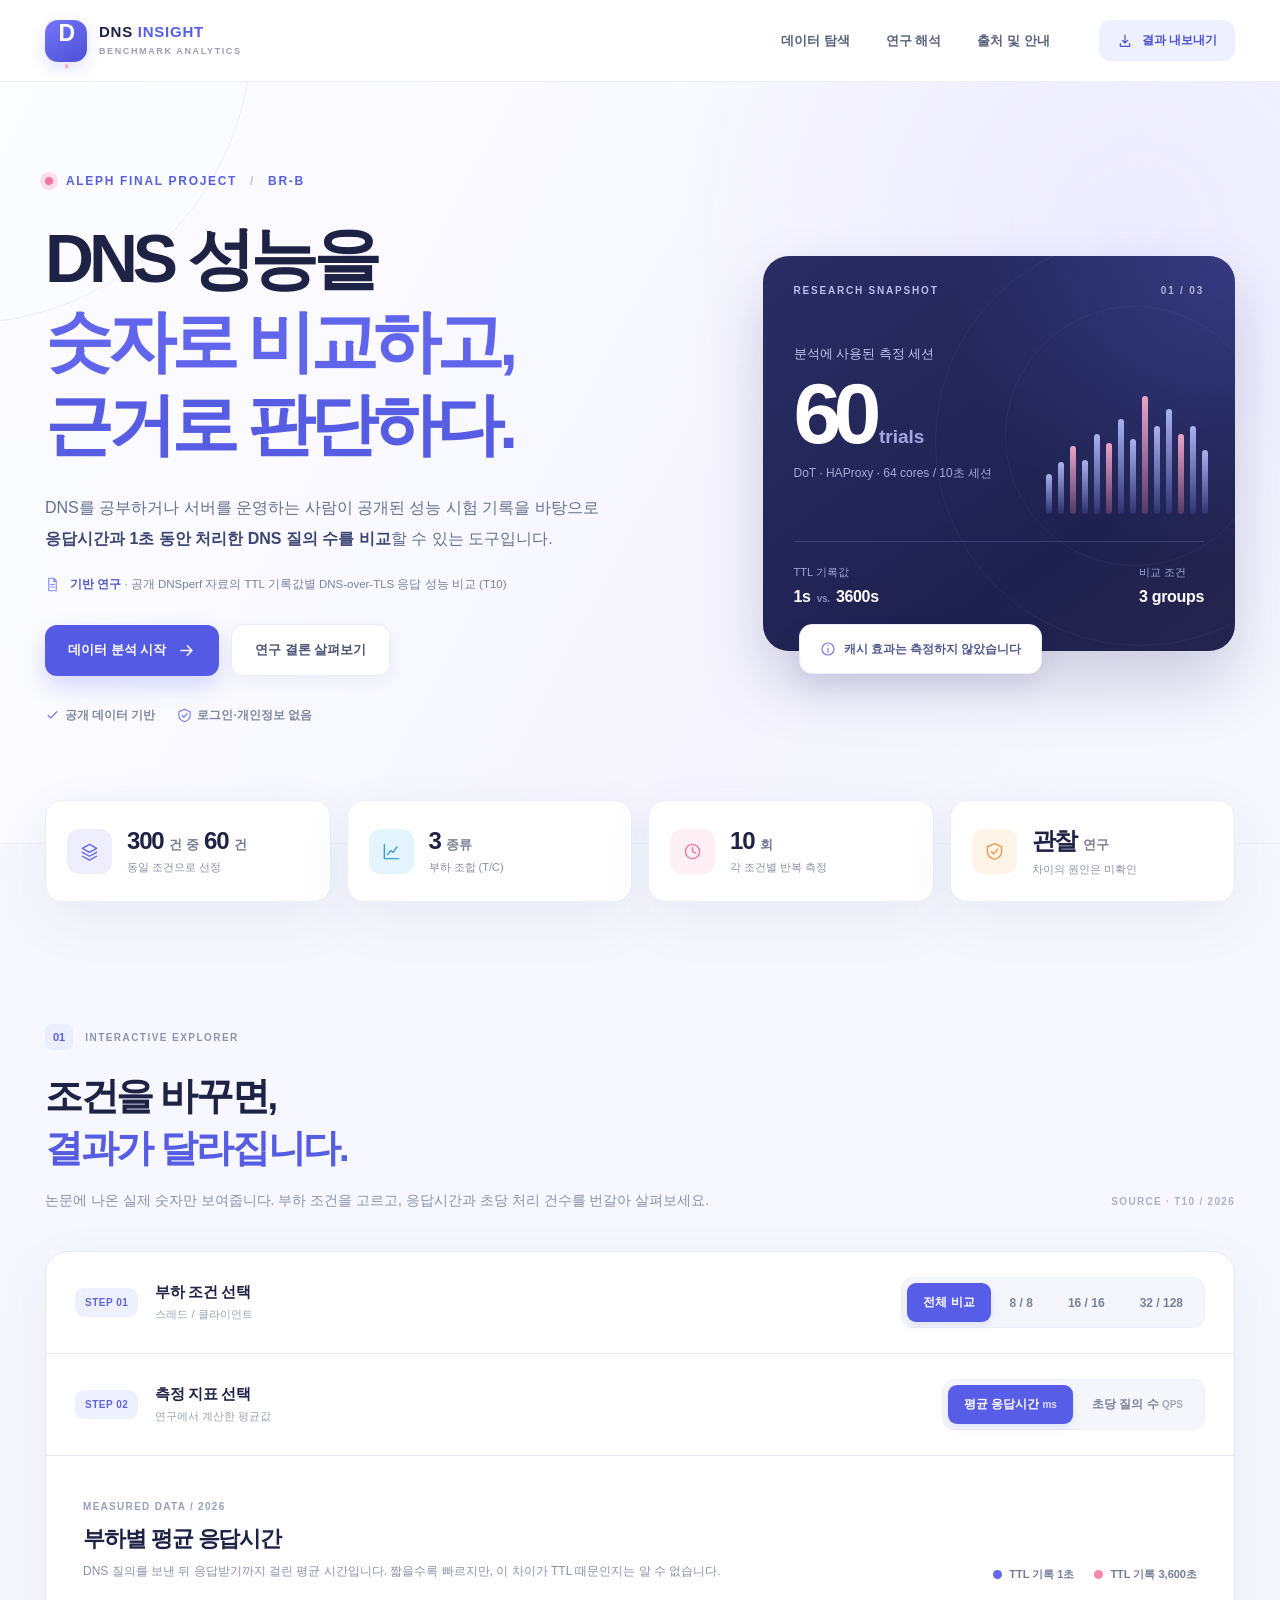
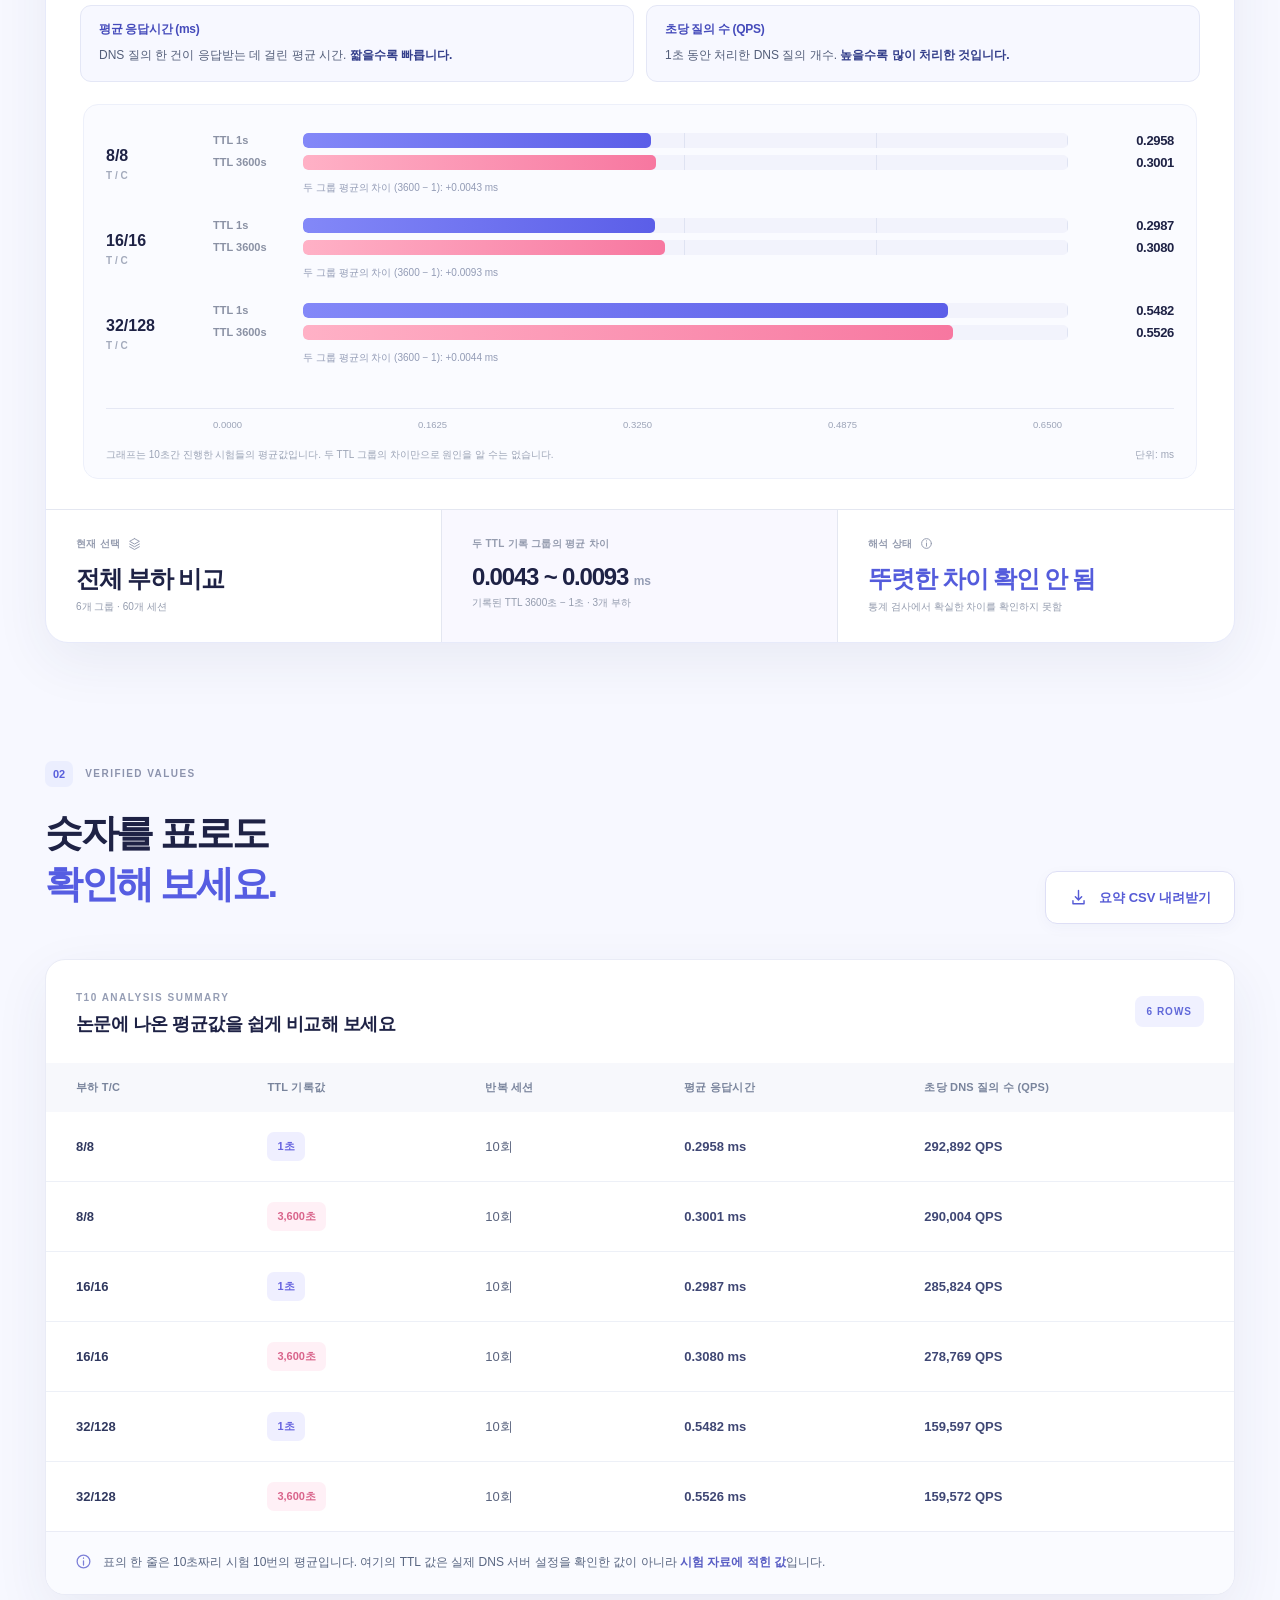
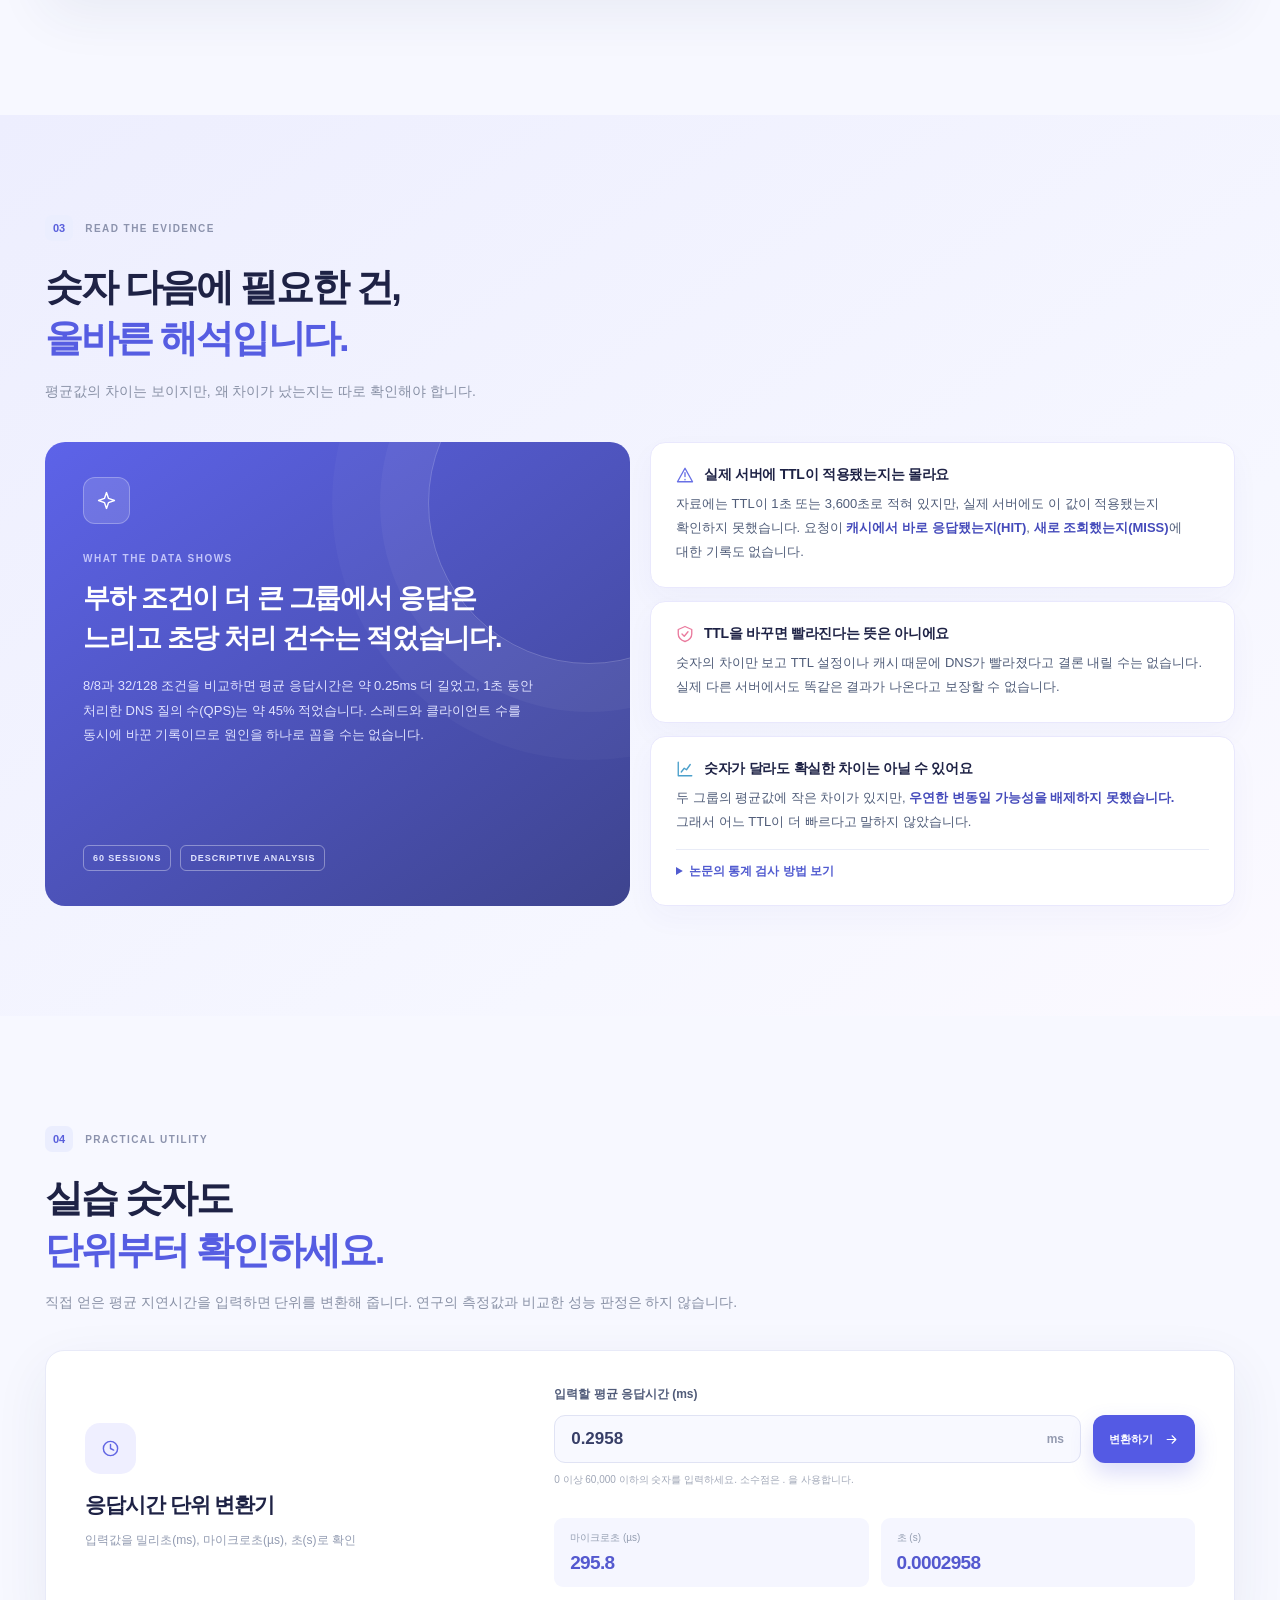
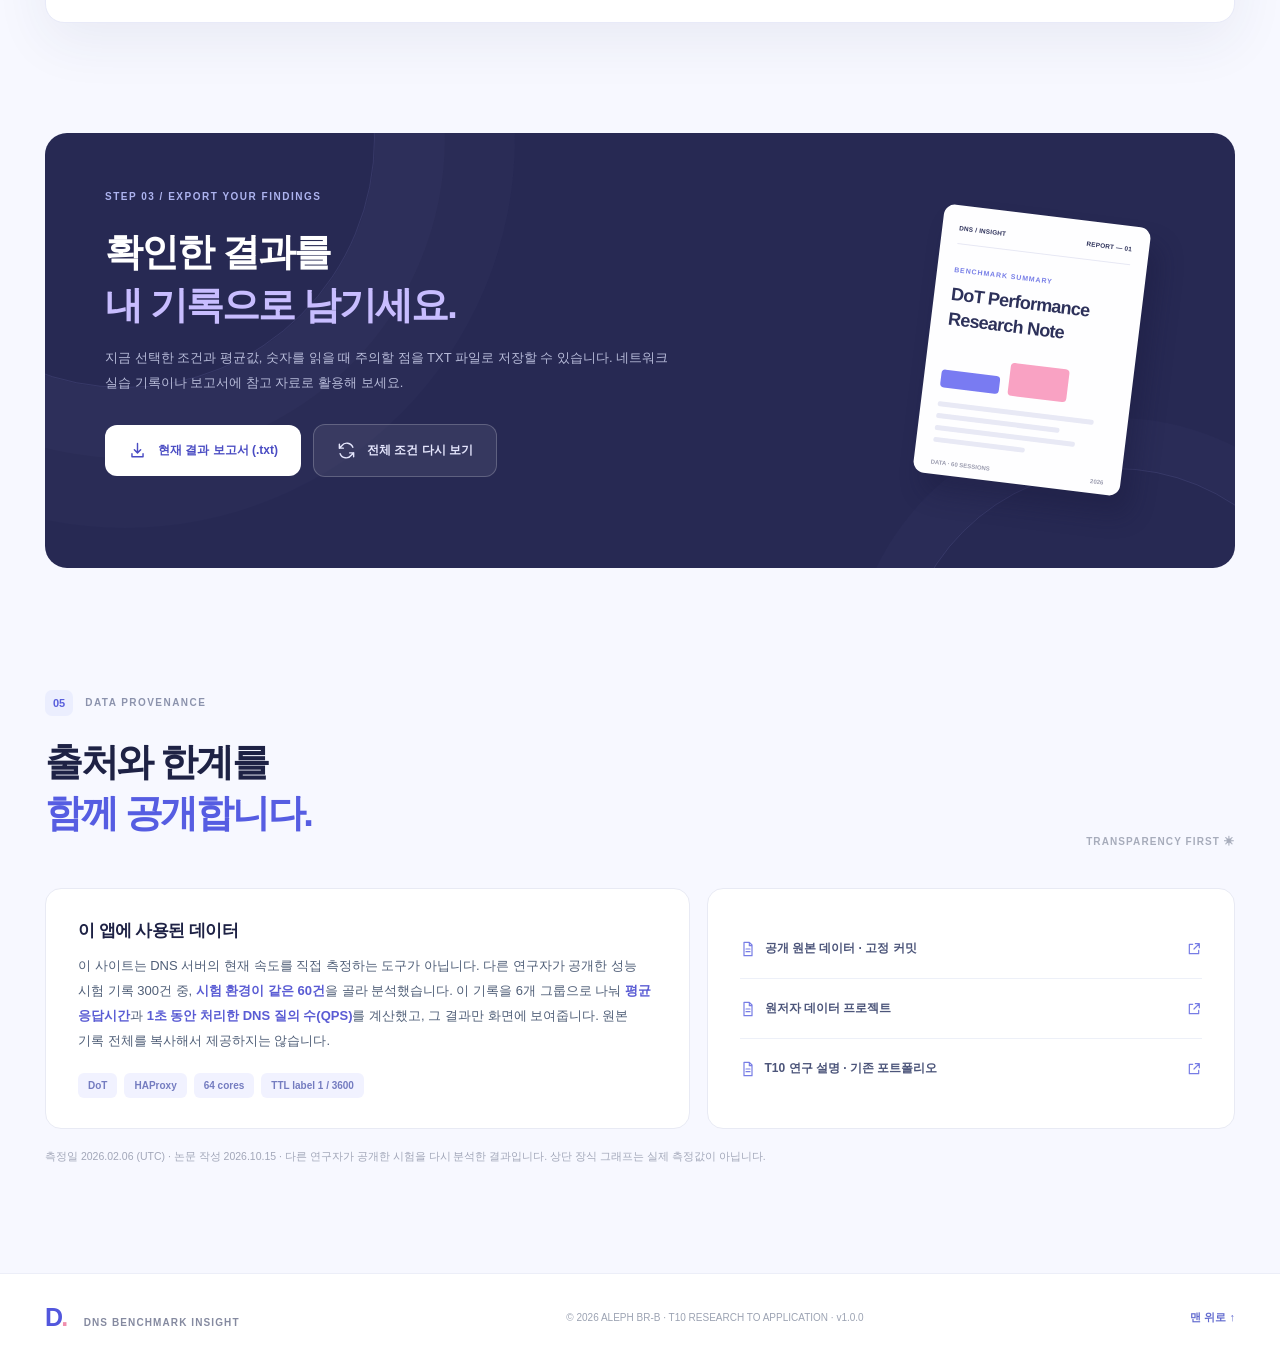
==== commit fa5c4c1a: "fix(br-b): explain QPS and research limits in plain Korean" ====
--- a/br-b/index.html
+++ b/br-b/index.html
@@ -41,7 +41,7 @@
         <div class="hero-copy">
           <div class="overline"><span class="overline-dot"></span> ALEPH FINAL PROJECT <span class="overline-divider">/</span> BR-B</div>
           <h1>DNS 성능을<br><span>숫자로 비교하고,</span><br><em>근거로 판단하다.</em></h1>
-          <p class="hero-description">DNS를 공부하는 학습자와 인프라 운영자가 공개 DNSperf 연구의 <strong>응답시간과 처리량을 조건별로 비교</strong>하고, 결과를 과장하지 않고 해석하도록 돕는 웹 도구입니다.</p>
+          <p class="hero-description">DNS를 공부하거나 서버를 운영하는 사람이 공개된 성능 시험 기록을 바탕으로 <strong>응답시간과 1초 동안 처리한 DNS 질의 수를 비교</strong>할 수 있는 도구입니다.</p>
           <p class="paper-title"><svg class="icon"><use href="#i-file"/></svg><span><strong>기반 연구</strong> · 공개 DNSperf 자료의 TTL 기록값별 DNS-over-TLS 응답 성능 비교 (T10)</span></p>
           <div class="hero-actions"><a href="#explorer" class="btn btn-primary">데이터 분석 시작 <svg class="icon"><use href="#i-arrow"/></svg></a><a href="#interpretation" class="btn btn-light">연구 결론 살펴보기</a></div>
           <div class="hero-meta"><span><svg class="icon"><use href="#i-check"/></svg> 공개 데이터 기반</span><span><svg class="icon"><use href="#i-shield"/></svg> 로그인·개인정보 없음</span></div>
@@ -60,25 +60,25 @@
       <div class="stat-card"><span class="stat-icon lilac"><svg class="icon"><use href="#i-layers"/></svg></span><div><strong>300 <small>건 중</small> 60 <small>건</small></strong><span>동일 조건으로 선정</span></div></div>
       <div class="stat-card"><span class="stat-icon blue"><svg class="icon"><use href="#i-chart"/></svg></span><div><strong>3 <small>종류</small></strong><span>부하 조합 (T/C)</span></div></div>
       <div class="stat-card"><span class="stat-icon rose"><svg class="icon"><use href="#i-clock"/></svg></span><div><strong>10 <small>회</small></strong><span>각 조건별 반복 측정</span></div></div>
-      <div class="stat-card"><span class="stat-icon amber"><svg class="icon"><use href="#i-shield"/></svg></span><div><strong>관찰 <small>연구</small></strong><span>인과 효과 검증 아님</span></div></div>
+      <div class="stat-card"><span class="stat-icon amber"><svg class="icon"><use href="#i-shield"/></svg></span><div><strong>관찰 <small>연구</small></strong><span>차이의 원인은 미확인</span></div></div>
     </section>
     <section class="analysis-section inner" id="explorer">
-      <div class="section-heading"><div><div class="section-eyebrow"><span>01</span> INTERACTIVE EXPLORER</div><h2>조건을 바꾸면,<br><em>결과가 달라집니다.</em></h2><p>연구 논문에 실제로 기록된 요약값으로 화면을 구성했습니다. 원하는 부하와 지표를 선택해 비교해 보세요.</p></div><span class="section-mini">SOURCE · T10 / 2026</span></div>
+      <div class="section-heading"><div><div class="section-eyebrow"><span>01</span> INTERACTIVE EXPLORER</div><h2>조건을 바꾸면,<br><em>결과가 달라집니다.</em></h2><p>논문에 나온 실제 숫자만 보여줍니다. 부하 조건을 고르고, 응답시간과 초당 처리 건수를 번갈아 살펴보세요.</p></div><span class="section-mini">SOURCE · T10 / 2026</span></div>
       <div class="analysis-shell">
         <div class="control-row"><div class="control-text"><span class="step-number">STEP 01</span><div><h3>부하 조건 선택</h3><p>스레드 / 클라이언트</p></div></div><div id="load-controls" class="segmented" role="group" aria-label="부하 조건"><button class="segment active" data-load="all" type="button" aria-pressed="true">전체 비교</button><button class="segment" data-load="8/8" type="button" aria-pressed="false">8 / 8</button><button class="segment" data-load="16/16" type="button" aria-pressed="false">16 / 16</button><button class="segment" data-load="32/128" type="button" aria-pressed="false">32 / 128</button></div></div>
-        <div class="control-row second"><div class="control-text"><span class="step-number">STEP 02</span><div><h3>측정 지표 선택</h3><p>실제 벤치마크 평균</p></div></div><div id="metric-controls" class="segmented" role="group" aria-label="측정 지표"><button class="segment active" data-metric="latency" type="button" aria-pressed="true">평균 응답시간 <span>ms</span></button><button class="segment" data-metric="qps" type="button" aria-pressed="false">처리량 <span>QPS</span></button></div></div>
-        <div class="graph-head"><div><span class="graph-eyebrow">MEASURED DATA / 2026</span><h3 id="chart-title">부하별 평균 응답시간</h3><p id="chart-desc">값이 작을수록 빠른 응답을 뜻하지만, 이 연구에서 TTL의 인과 효과는 확인되지 않았습니다.</p></div><div class="chart-legend"><span><i class="legend-dot dot-violet"></i>TTL 기록 1초</span><span><i class="legend-dot dot-pink"></i>TTL 기록 3,600초</span></div></div>
-        <div class="chart-body"><div id="chart" class="bar-plot" role="img" aria-label="부하와 TTL별 측정 수치 비교 그래프"></div><div class="chart-foot"><span>모든 막대는 0부터 시작합니다 · 실측 10초 세션 평균값</span><span id="chart-unit">단위: ms</span></div></div>
-        <div class="summary-grid"><div class="summary-card"><span class="summary-label">현재 선택 <svg class="icon"><use href="#i-layers"/></svg></span><strong id="selected-load">전체 부하 비교</strong><small id="selected-count">6개 그룹 · 60개 세션</small></div><div class="summary-card emphasis"><span class="summary-label">TTL 기록 그룹 간 차이</span><strong id="delta-value">0.0043 ~ 0.0093 <small>ms</small></strong><small id="delta-caption">TTL 3600초 − 1초 · 3개 부하</small></div><div class="summary-card"><span class="summary-label">해석 상태 <svg class="icon"><use href="#i-info"/></svg></span><strong class="status-text">유의한 차이 미확인</strong><small>탐색적 검정 · Holm 보정 p ≥ 0.05</small></div></div>
+        <div class="control-row second"><div class="control-text"><span class="step-number">STEP 02</span><div><h3>측정 지표 선택</h3><p>연구에서 계산한 평균값</p></div></div><div id="metric-controls" class="segmented" role="group" aria-label="측정 지표"><button class="segment active" data-metric="latency" type="button" aria-pressed="true">평균 응답시간 <span>ms</span></button><button class="segment" data-metric="qps" type="button" aria-pressed="false">초당 질의 수 <span>QPS</span></button></div></div>
+        <div class="graph-head"><div><span class="graph-eyebrow">MEASURED DATA / 2026</span><h3 id="chart-title">부하별 평균 응답시간</h3><p id="chart-desc">응답시간은 짧을수록 빠릅니다. 단, 이 차이가 TTL 때문인지는 확인할 수 없습니다.</p></div><div class="chart-legend"><span><i class="legend-dot dot-violet"></i>TTL 기록 1초</span><span><i class="legend-dot dot-pink"></i>TTL 기록 3,600초</span></div></div>
+        <div class="metric-guide" aria-label="측정 지표 쉽게 읽기"><div><strong>평균 응답시간 (ms)</strong><span>DNS 질의 한 건이 응답받는 데 걸린 평균 시간. <b>짧을수록 빠릅니다.</b></span></div><div><strong>초당 질의 수 (QPS)</strong><span>1초 동안 처리한 DNS 질의 개수. <b>높을수록 많이 처리한 것입니다.</b></span></div></div><div class="chart-body"><div id="chart" class="bar-plot" role="img" aria-label="부하와 TTL별 측정 수치 비교 그래프"></div><div class="chart-foot"><span>그래프는 10초간 진행한 시험들의 평균값입니다. 두 TTL 그룹의 차이만으로 원인을 알 수는 없습니다.</span><span id="chart-unit">단위: ms</span></div></div>
+        <div class="summary-grid"><div class="summary-card"><span class="summary-label">현재 선택 <svg class="icon"><use href="#i-layers"/></svg></span><strong id="selected-load">전체 부하 비교</strong><small id="selected-count">6개 그룹 · 60개 세션</small></div><div class="summary-card emphasis"><span class="summary-label">두 TTL 기록 그룹의 평균 차이</span><strong id="delta-value">0.0043 ~ 0.0093 <small>ms</small></strong><small id="delta-caption">TTL 3600초 기록 − 1초 기록 · 원인 확인 불가</small></div><div class="summary-card"><span class="summary-label">해석 상태 <svg class="icon"><use href="#i-info"/></svg></span><strong class="status-text">뚜렷한 차이 확인 안 됨</strong><small>통계 검사에서 확실한 차이를 확인하지 못함</small></div></div>
       </div>
     </section>
     <section class="table-section inner" id="table-section"><div class="split-heading"><div><div class="section-eyebrow"><span>02</span> VERIFIED VALUES</div><h2>숫자를 표로도<br><em>확인해 보세요.</em></h2></div><button class="btn btn-outline" id="download-csv" type="button"><svg class="icon"><use href="#i-download"/></svg> 요약 CSV 내려받기</button></div>
-      <div class="data-box"><div class="data-box-top"><div><span class="data-box-label">T10 ANALYSIS SUMMARY</span><h3>논문에서 계산한 조건별 평균</h3></div><span id="table-count" class="data-pill">6 ROWS</span></div><div class="table-wrap"><table><caption class="sr-only">부하, TTL 기록값, 세션 개수, 평균 응답시간, 평균 처리량, TTL에 따른 차이</caption><thead><tr><th scope="col">부하 T/C</th><th scope="col">TTL 기록값</th><th scope="col">반복 세션</th><th scope="col">평균 응답시간</th><th scope="col">평균 처리량</th></tr></thead><tbody id="data-body"><tr><td colspan="5">측정 요약값을 불러오고 있습니다.</td></tr></tbody></table></div><div class="data-note"><svg class="icon"><use href="#i-info"/></svg><p>각 행은 DNS 질의 1건이 아니라 10초 DNSperf 세션 10건의 평균입니다. TTL은 실제 설정값이 검증된 값이 아니라 <strong>원자료에 기록된 분류 레이블</strong>입니다.</p></div></div>
+      <div class="data-box"><div class="data-box-top"><div><span class="data-box-label">T10 ANALYSIS SUMMARY</span><h3>논문에 나온 평균값을 쉽게 비교해 보세요</h3></div><span id="table-count" class="data-pill">6 ROWS</span></div><div class="table-wrap"><table><caption class="sr-only">부하, TTL 기록값, 세션 개수, 평균 응답시간, 평균 처리량, TTL에 따른 차이</caption><thead><tr><th scope="col">부하 T/C</th><th scope="col">TTL 기록값</th><th scope="col">반복 세션</th><th scope="col">평균 응답시간</th><th scope="col">초당 DNS 질의 수 (QPS)</th></tr></thead><tbody id="data-body"><tr><td colspan="5">측정 요약값을 불러오고 있습니다.</td></tr></tbody></table></div><div class="data-note"><svg class="icon"><use href="#i-info"/></svg><p>표의 한 줄은 10초짜리 시험 10번의 평균입니다. 여기의 TTL 값은 실제 DNS 서버 설정을 확인한 값이 아니라 <strong>시험 자료에 적힌 값</strong>입니다.</p></div></div>
     </section>
-    <section class="meaning-section" id="interpretation"><div class="inner"><div class="section-heading"><div><div class="section-eyebrow"><span>03</span> READ THE EVIDENCE</div><h2>숫자 다음에 필요한 건,<br><em>올바른 해석입니다.</em></h2><p>그래프가 다르게 보인다고 반드시 설정의 효과가 입증된 것은 아닙니다.</p></div></div><div class="meaning-grid"><article class="meaning-feature"><div class="meaning-icon"><svg class="icon"><use href="#i-spark"/></svg></div><div class="card-kicker">WHAT THE DATA SHOWS</div><h3 id="interpret-title">부하에 따라 응답 성능이 다르게 관찰됐습니다.</h3><p id="interpret-text">동일한 DoT·HAProxy·64코어 조건에서 부하 조합에 따라 평균 응답시간과 처리량이 달라졌습니다. 관찰된 차이는 설정 효과의 직접적인 증거가 아닙니다.</p><div class="feature-bottom"><span class="feature-capsule">60 SESSIONS</span><span class="feature-capsule">DESCRIPTIVE ANALYSIS</span></div></article><div class="caution-stack"><article class="caution-card"><div class="caution-header"><svg class="icon"><use href="#i-alert"/></svg><h3>확인되지 않은 것</h3></div><p>TTL 1초와 3,600초가 실제 서버에 각각 적용됐는지, 개별 요청이 캐시 HIT 또는 MISS였는지는 확인하지 못했습니다.</p></article><article class="caution-card"><div class="caution-header"><svg class="icon"><use href="#i-shield"/></svg><h3>이 결과로 주장하지 않는 것</h3></div><p>TTL 설정을 변경하면 DNS가 빨라진다는 결론, 일반 인터넷 DNS 환경에 그대로 적용되는 성능 예측, 캐싱의 인과적 개선 효과.</p></article><article class="caution-card"><div class="caution-header"><svg class="icon"><use href="#i-chart"/></svg><h3>통계적 판단</h3></div><p>세 부하의 TTL 그룹 비교 모두 탐색적 Welch 검정의 Holm 보정 p값이 0.05 이상이었습니다. 안정적인 차이를 확인했다고 말할 수 없습니다.</p></article></div></div></div></section>
+    <section class="meaning-section" id="interpretation"><div class="inner"><div class="section-heading"><div><div class="section-eyebrow"><span>03</span> READ THE EVIDENCE</div><h2>숫자 다음에 필요한 건,<br><em>올바른 해석입니다.</em></h2><p>평균값의 차이는 보이지만, 왜 차이가 났는지는 따로 확인해야 합니다.</p></div></div><div class="meaning-grid"><article class="meaning-feature"><div class="meaning-icon"><svg class="icon"><use href="#i-spark"/></svg></div><div class="card-kicker">WHAT THE DATA SHOWS</div><h3 id="interpret-title">시험 부하가 달라지자 응답시간과 초당 처리 건수도 달라졌습니다.</h3><p id="interpret-text">같은 시험 환경에서 부하 조건을 바꾸면 결과 숫자가 달랐습니다. 하지만 이 숫자만으로 어떤 설정이 원인인지 단정할 수는 없습니다.</p><div class="feature-bottom"><span class="feature-capsule">60 SESSIONS</span><span class="feature-capsule">DESCRIPTIVE ANALYSIS</span></div></article><div class="caution-stack"><article class="caution-card"><div class="caution-header"><svg class="icon"><use href="#i-alert"/></svg><h3>실제 서버에 TTL이 적용됐는지는 몰라요</h3></div><p>자료에는 TTL이 1초 또는 3,600초로 적혀 있지만, 실제 서버에도 이 값이 적용됐는지 확인하지 못했습니다. 요청이 <strong>캐시에서 바로 응답됐는지(HIT)</strong>, <strong>새로 조회했는지(MISS)</strong>에 대한 기록도 없습니다.</p></article><article class="caution-card"><div class="caution-header"><svg class="icon"><use href="#i-shield"/></svg><h3>TTL을 바꾸면 빨라진다는 뜻은 아니에요</h3></div><p>숫자의 차이만 보고 TTL 설정이나 캐시 때문에 DNS가 빨라졌다고 결론 내릴 수는 없습니다. 실제 다른 서버에서도 똑같은 결과가 나온다고 보장할 수 없습니다.</p></article><article class="caution-card"><div class="caution-header"><svg class="icon"><use href="#i-chart"/></svg><h3>숫자가 달라도 확실한 차이는 아닐 수 있어요</h3></div><p>두 그룹의 평균값에 작은 차이가 있지만, <strong>우연한 변동일 가능성을 배제하지 못했습니다.</strong> 그래서 어느 TTL이 더 빠르다고 말하지 않았습니다.</p><details class="stat-detail"><summary>논문의 통계 검사 방법 보기</summary><p>세 가지 부하에서 각각 Welch 검정을 진행하고 Holm 방식으로 보정했습니다. 보정 p값이 모두 0.05 이상이라 통계적으로 뚜렷한 차이를 확인하지 못했습니다.</p></details></article></div></div></div></section>
     <section class="utility-section inner"><div class="split-heading"><div><div class="section-eyebrow"><span>04</span> PRACTICAL UTILITY</div><h2>실습 숫자도<br><em>단위부터 확인하세요.</em></h2><p>직접 얻은 평균 지연시간을 입력하면 단위를 변환해 줍니다. 연구의 측정값과 비교한 성능 판정은 하지 않습니다.</p></div></div><div class="utility-box"><div class="utility-copy"><div class="utility-ico"><svg class="icon"><use href="#i-clock"/></svg></div><strong>응답시간 단위 변환기</strong><span>입력값을 밀리초(ms), 마이크로초(µs), 초(s)로 확인</span></div><form id="converter-form" class="converter" novalidate><label for="latency-input">입력할 평균 응답시간 (ms)</label><div class="converter-actions"><div class="input-wrap"><input type="text" id="latency-input" inputmode="decimal" maxlength="20" autocomplete="off" placeholder="예: 0.2958" value="0.2958" aria-describedby="input-help"><span>ms</span></div><button type="submit" class="btn btn-primary">변환하기 <svg class="icon"><use href="#i-arrow"/></svg></button></div><p id="input-help" class="help-text">0 이상 60,000 이하의 숫자를 입력하세요. 소수점은 . 을 사용합니다.</p><p id="converter-error" class="error-text" role="alert" aria-live="polite"></p><div class="converter-result" id="converter-result" aria-live="polite"><div><span>마이크로초 (µs)</span><strong id="result-us">295.8</strong></div><div><span>초 (s)</span><strong id="result-sec">0.0002958</strong></div></div></form></div></section>
-    <section class="export-section inner" id="export"><div class="export-panel"><div class="export-bubble one"></div><div class="export-bubble two"></div><div class="export-copy"><span class="export-label">STEP 03 / EXPORT YOUR FINDINGS</span><h2>확인한 결과를<br><em>내 기록으로 남기세요.</em></h2><p>현재 선택한 부하, 지표, 평균값과 해석의 한계를 한 장의 텍스트 보고서로 내려받을 수 있습니다. 네트워크 실습 기록이나 보고서의 참고 자료로 활용해 보세요.</p><div class="export-actions"><button id="download-report" type="button" class="btn btn-white"><svg class="icon"><use href="#i-download"/></svg> 현재 결과 보고서 (.txt)</button><button id="reset-filters" type="button" class="btn btn-ghost"><svg class="icon"><use href="#i-refresh"/></svg> 전체 조건 다시 보기</button></div><p class="export-feedback" id="download-feedback" role="status" aria-live="polite"></p></div><div class="export-document" aria-hidden="true"><div class="document-top"><span>DNS / INSIGHT</span><span>REPORT — 01</span></div><div class="document-rule"></div><span class="document-kicker">BENCHMARK SUMMARY</span><div class="document-title">DoT Performance<br>Research Note</div><div class="document-bar"><i></i><i></i></div><div class="document-lines"><span></span><span></span><span></span><span></span></div><div class="document-footer">DATA · 60 SESSIONS <span>2026</span></div></div></div></section>
-    <section class="source-section inner" id="source"><div class="source-top"><div><div class="section-eyebrow"><span>05</span> DATA PROVENANCE</div><h2>출처와 한계를<br><em>함께 공개합니다.</em></h2></div><span class="source-stamp">TRANSPARENCY FIRST ✳</span></div><div class="source-grid"><div class="source-info"><h3>이 앱에 사용된 데이터</h3><p>T10 논문에서 추출·검증한 조건별 평균 응답시간(ms)과 QPS 6개 행을 사용했습니다. 데이터는 공개된 300건의 DNSperf 벤치마크 중 DoT·HAProxy·64코어 조건 60건의 <strong>2차 분석 요약</strong>입니다. 원본 CSV 전체를 이 앱에 재배포하지 않습니다.</p><div class="source-tags"><span>DoT</span><span>HAProxy</span><span>64 cores</span><span>TTL label 1 / 3600</span></div></div><div class="source-links"><a href="https://github.com/ranya-pch/DNS-performance/blob/155b567530af0a9b3d496e613cf671f40792a67a/data/dnsperf_trials_all.csv" target="_blank" rel="noopener noreferrer"><span><svg class="icon"><use href="#i-file"/></svg> 공개 원본 데이터 · 고정 커밋</span><svg class="icon"><use href="#i-external"/></svg></a><a href="https://github.com/ranya-pch/DNS-performance" target="_blank" rel="noopener noreferrer"><span><svg class="icon"><use href="#i-file"/></svg> 원저자 데이터 프로젝트</span><svg class="icon"><use href="#i-external"/></svg></a><a href="https://sdy-livingportfolio.vercel.app/research.html" target="_blank" rel="noopener noreferrer"><span><svg class="icon"><use href="#i-file"/></svg> T10 연구 설명 · 기존 포트폴리오</span><svg class="icon"><use href="#i-external"/></svg></a></div></div><p class="source-footnote">측정일 2026.02.06 (UTC) · 논문 작성 2026.10.15 · 직접 DNS 서버를 구축하거나 새 측정을 수행한 연구가 아닙니다. 일부 그래픽은 데이터 구조를 설명하는 장식으로 실제 측정 차트가 아닙니다.</p></section>
+    <section class="export-section inner" id="export"><div class="export-panel"><div class="export-bubble one"></div><div class="export-bubble two"></div><div class="export-copy"><span class="export-label">STEP 03 / EXPORT YOUR FINDINGS</span><h2>확인한 결과를<br><em>내 기록으로 남기세요.</em></h2><p>지금 선택한 조건과 평균값, 숫자를 읽을 때 주의할 점을 TXT 파일로 저장할 수 있습니다. 네트워크 실습 기록이나 보고서에 참고 자료로 활용해 보세요.</p><div class="export-actions"><button id="download-report" type="button" class="btn btn-white"><svg class="icon"><use href="#i-download"/></svg> 현재 결과 보고서 (.txt)</button><button id="reset-filters" type="button" class="btn btn-ghost"><svg class="icon"><use href="#i-refresh"/></svg> 전체 조건 다시 보기</button></div><p class="export-feedback" id="download-feedback" role="status" aria-live="polite"></p></div><div class="export-document" aria-hidden="true"><div class="document-top"><span>DNS / INSIGHT</span><span>REPORT — 01</span></div><div class="document-rule"></div><span class="document-kicker">BENCHMARK SUMMARY</span><div class="document-title">DoT Performance<br>Research Note</div><div class="document-bar"><i></i><i></i></div><div class="document-lines"><span></span><span></span><span></span><span></span></div><div class="document-footer">DATA · 60 SESSIONS <span>2026</span></div></div></div></section>
+    <section class="source-section inner" id="source"><div class="source-top"><div><div class="section-eyebrow"><span>05</span> DATA PROVENANCE</div><h2>출처와 한계를<br><em>함께 공개합니다.</em></h2></div><span class="source-stamp">TRANSPARENCY FIRST ✳</span></div><div class="source-grid"><div class="source-info"><h3>이 앱에 사용된 데이터</h3><p>이 사이트는 DNS 서버의 현재 속도를 직접 측정하는 도구가 아닙니다. 다른 연구자가 공개한 성능 시험 기록 300건 중, <strong>시험 환경이 같은 60건</strong>을 골라 분석했습니다. 이 기록을 6개 그룹으로 나눠 <strong>평균 응답시간</strong>과 <strong>1초 동안 처리한 DNS 질의 수(QPS)</strong>를 계산했고, 그 결과만 화면에 보여줍니다. 원본 기록 전체를 복사해서 제공하지는 않습니다.</p><div class="source-tags"><span>DoT</span><span>HAProxy</span><span>64 cores</span><span>TTL label 1 / 3600</span></div></div><div class="source-links"><a href="https://github.com/ranya-pch/DNS-performance/blob/155b567530af0a9b3d496e613cf671f40792a67a/data/dnsperf_trials_all.csv" target="_blank" rel="noopener noreferrer"><span><svg class="icon"><use href="#i-file"/></svg> 공개 원본 데이터 · 고정 커밋</span><svg class="icon"><use href="#i-external"/></svg></a><a href="https://github.com/ranya-pch/DNS-performance" target="_blank" rel="noopener noreferrer"><span><svg class="icon"><use href="#i-file"/></svg> 원저자 데이터 프로젝트</span><svg class="icon"><use href="#i-external"/></svg></a><a href="https://sdy-livingportfolio.vercel.app/research.html" target="_blank" rel="noopener noreferrer"><span><svg class="icon"><use href="#i-file"/></svg> T10 연구 설명 · 기존 포트폴리오</span><svg class="icon"><use href="#i-external"/></svg></a></div></div><p class="source-footnote">측정일 2026.02.06 (UTC) · 논문 작성 2026.10.15 · 다른 연구자가 공개한 시험을 다시 분석한 결과입니다. 상단 장식 그래프는 실제 측정값이 아닙니다.</p></section>
   </main>
   <footer class="footer"><div class="inner footer-inner"><a href="#top" class="footer-brand">D<span>.</span> <small>DNS BENCHMARK INSIGHT</small></a><p>© 2026 ALEPH BR-B · T10 RESEARCH TO APPLICATION · v1.0.0</p><a href="#top" class="footer-back">맨 위로 ↑</a></div></footer>
   <noscript><div class="noscript">데이터 탐색 기능을 사용하려면 브라우저의 JavaScript를 활성화해 주세요.</div></noscript>
--- a/br-b/style.css
+++ b/br-b/style.css
@@ -15,3 +15,20 @@
 @media (max-width:550px){.inner{width:calc(100% - 32px)}.logo{min-width:0}.logo-mark{width:38px;height:38px}.logo-name{font-size:12px}.logo-name small{font-size:7px;letter-spacing:.1em}.nav-cta{font-size:0;margin:0;padding:10px 12px}.nav-cta svg.icon{width:18px;height:18px}.hero-grid{padding:53px 0 77px}.hero h1{font-size:40px;letter-spacing:-.073em;margin-top:26px}.hero-description{font-size:14px}.paper-title{font-size:10.5px}.hero-actions{align-items:stretch}.hero-actions .btn{flex:1;font-size:11px;padding:14px 10px}.hero-meta{font-size:10px;gap:12px}.hero-visual{padding:22px;min-height:311px;border-radius:20px}.visual-main strong{font-size:68px}.visual-bottom{margin-top:40px}.visual-sparklines{right:19px;top:115px;gap:5px}.visual-sparklines span{width:4px}.floating-label{bottom:-17px;left:16px;font-size:10px;padding:11px 12px}.stat-section{gap:10px}.stat-card{padding:16px 13px;border-radius:12px;align-items:flex-start}.stat-icon{height:34px;width:34px;border-radius:8px}.stat-icon .icon{width:16px;height:16px}.stat-card strong{font-size:17px}.stat-card strong small{font-size:10px}.stat-card span:not(.stat-icon){font-size:10px;line-height:1.6}.analysis-section,.table-section{padding-top:76px}.section-heading h2,.split-heading h2,.source-top h2{font-size:30px}.section-heading p,.split-heading p{font-size:12px}.control-row{padding:19px 15px;gap:16px}.control-text{gap:10px}.control-text h3{font-size:13px}.segment{font-size:11px;padding:10px 9px}.segmented{width:100%;justify-content:space-between;gap:1px;padding:4px}.graph-head{padding:28px 15px 16px}.graph-head h3{font-size:19px}.graph-head p{font-size:11px}.chart-legend{gap:10px;flex-wrap:wrap;font-size:10px}.chart-body{margin:0 12px 15px;padding:18px 9px 13px}.bar-group{grid-template-columns:56px 1fr;gap:5px}.bar-group-label strong{font-size:12px}.bar-line{grid-template-columns:52px minmax(0,1fr) 69px;gap:5px}.bar-label{font-size:9px}.bar-value{font-size:10.5px}.bar-track{height:13px}.bar-delta{margin-left:57px;font-size:9px}.axis{grid-template-columns:56px 1fr 69px;gap:5px}.axis-ticks{font-size:8px}.chart-foot{display:block;line-height:1.8;font-size:9px}.chart-foot span{display:block}.summary-grid{grid-template-columns:1fr}.summary-card{border-right:0!important;border-bottom:1px solid var(--line);padding:18px 22px}.summary-card:last-child{border:0}.summary-card>strong{font-size:21px}.split-heading{display:block}.split-heading .btn{margin-top:22px}.data-box-top{padding:22px 18px}.data-box-top h3{font-size:15px}td,th{padding:17px 18px}.data-note{padding:18px}.meaning-section{margin-top:80px;padding:76px 0}.meaning-feature{padding:28px 25px}.meaning-feature h3{font-size:23px}.caution-card{padding:20px}.utility-section,.export-section{padding-top:78px}.utility-box{padding:22px 20px}.converter-actions{flex-direction:column}.converter .btn{width:100%}.converter-result strong{font-size:16px}.export-panel{padding:38px 24px;display:block}.export-copy h2{font-size:30px}.export-copy p{font-size:12px}.export-actions{align-items:stretch}.export-actions .btn{width:100%;font-size:11px}.export-document{display:none}.source-section{padding-top:80px;padding-bottom:70px}.source-stamp{display:none}.source-info,.source-links{padding:23px 19px}.source-info p{font-size:11px}.footer-inner{flex-wrap:wrap;justify-content:space-between;gap:8px}.footer-inner p{order:3;flex-basis:100%;font-size:9px}.footer-brand small{font-size:8px;margin-left:4px}}
 @media(prefers-reduced-motion:reduce){html{scroll-behavior:auto}.bar-fill,.btn{transition:none}}
 @media print{.nav-wrap,.hero-actions,.nav-cta,.segmented,.btn,.converter,.floating-label{display:none!important}.hero-grid{min-height:auto;padding:25px 0}.hero-visual{box-shadow:none}.analysis-shell,.data-box{box-shadow:none}.meaning-section{padding:30px 0}.source-section{padding:30px 0}.stat-section{margin-top:20px}}
+
+/* 이해를 돕는 설명: 글자 크기와 대비를 올리고, 전문 통계는 펼쳐 볼 수 있게 배치 */
+.metric-guide{display:grid;grid-template-columns:repeat(2,minmax(0,1fr));gap:12px;padding:0 34px 22px}
+.metric-guide>div{display:flex;flex-direction:column;gap:7px;background:#f7f8ff;border:1px solid #e4e7f6;border-radius:11px;padding:15px 18px;min-width:0}
+.metric-guide strong{font-size:12px;color:#454bbb;letter-spacing:-.025em}
+.metric-guide span{font-size:12px;line-height:1.75;color:#535e79;word-break:keep-all}
+.metric-guide b{color:#343f8b;font-weight:800}
+.caution-card p{font-size:13px;line-height:1.85;color:#505d79}
+.caution-card p strong{color:#454bbb}
+.stat-detail{margin-top:15px;border-top:1px solid #e9ecf7;padding-top:12px}
+.stat-detail summary{cursor:pointer;font-size:12px;color:#515bd0;font-weight:800;line-height:1.65}
+.stat-detail summary:focus-visible{outline:2px solid #5964df;outline-offset:3px;border-radius:3px}
+.stat-detail p{font-size:11.5px;color:#67718a;margin:9px 0 0}
+.source-info p{font-size:13px;line-height:1.9;color:#505f78}
+.data-note p{font-size:12px;color:#596681}
+@media(max-width:800px){.metric-guide{padding:0 24px 20px}}
+@media(max-width:550px){.metric-guide{grid-template-columns:1fr;gap:8px;padding:0 15px 16px}.metric-guide>div{padding:13px 15px}.metric-guide span{font-size:11.8px}.caution-card p{font-size:12.5px}.source-info p{font-size:12.5px}}
